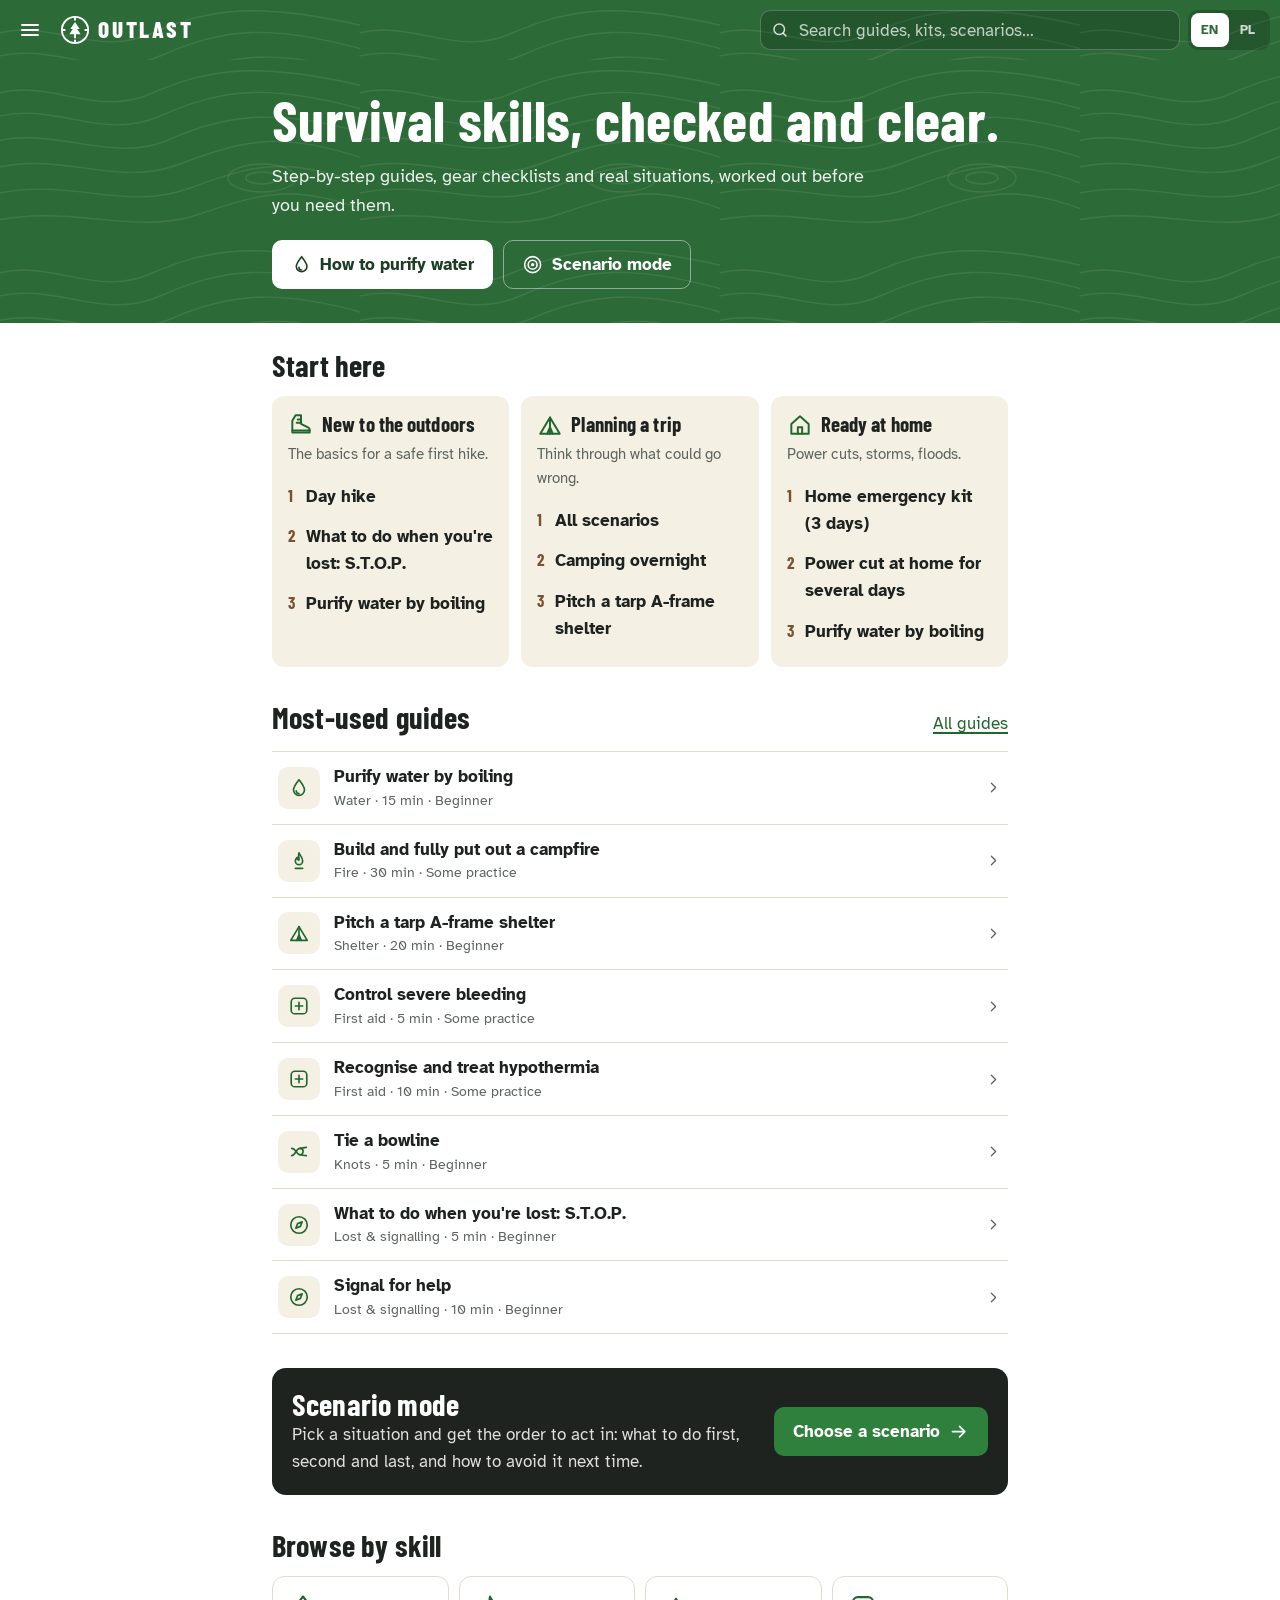
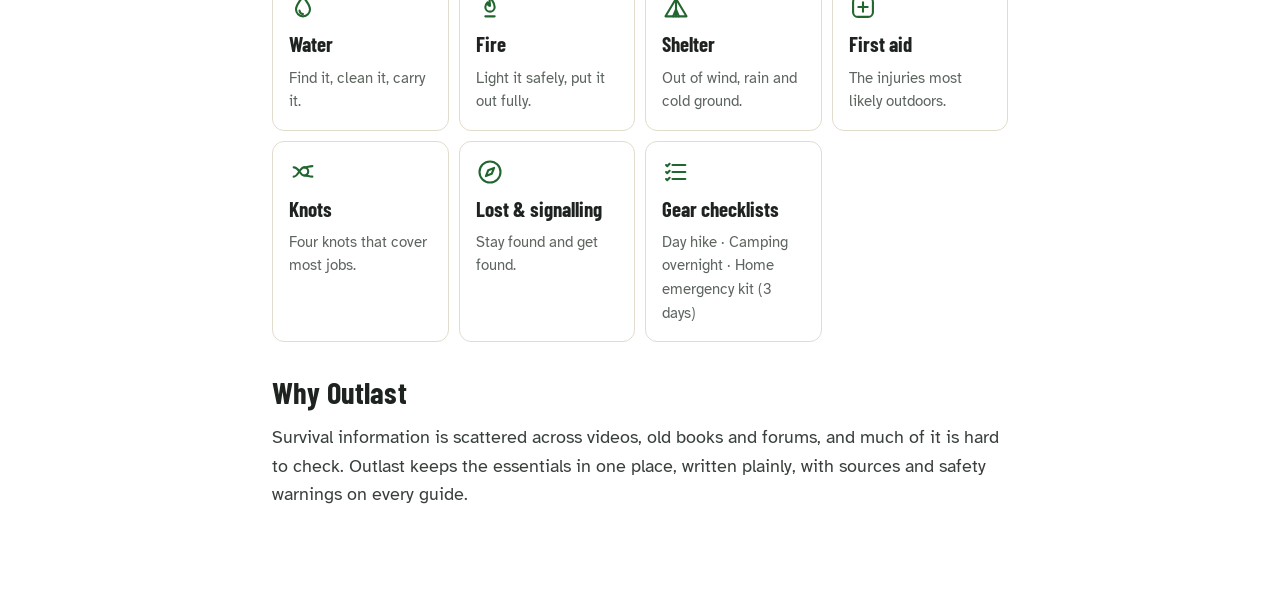
==== outlast/index.html @ de5746fb "Add Outlast: standalone survival skills site (EN/PL) Separate site in outlast/: burger menu with col" ====
<!doctype html>
<html lang="en">
<head>
  <meta charset="utf-8">
  <meta name="viewport" content="width=device-width, initial-scale=1, viewport-fit=cover">
  <title>Outlast</title>
  <meta name="description" content="Clear, checked survival skills: step-by-step guides, gear checklists, scenarios and a community forum.">
  <meta name="theme-color" content="#2c6a37" media="(prefers-color-scheme: light)">
  <meta name="theme-color" content="#1c4527" media="(prefers-color-scheme: dark)">
  <link rel="icon" href="assets/logo.svg" type="image/svg+xml">
  <link rel="manifest" href="manifest.webmanifest">
  <link rel="preconnect" href="https://fonts.googleapis.com">
  <link rel="preconnect" href="https://fonts.gstatic.com" crossorigin>
  <link rel="stylesheet" href="https://fonts.googleapis.com/css2?family=Atkinson+Hyperlegible:wght@400;700&family=Barlow+Condensed:wght@600;700;800&display=swap">
  <link rel="stylesheet" href="css/outlast.css">
</head>
<body>
  <a class="skip" href="#app" data-t="skip">Skip to content</a>

  <header class="header contours">
    <div class="header__bar">
      <button class="icon-btn" id="burger" type="button" aria-controls="drawer" aria-expanded="false" data-t-aria="menu" aria-label="Menu">
        <svg class="ic" viewBox="0 0 24 24" aria-hidden="true" fill="none" stroke="currentColor" stroke-width="2" stroke-linecap="round"><path d="M4 7h16M4 12h16M4 17h16"/></svg>
      </button>
      <a class="logo" href="#/" aria-label="Outlast">
        <svg viewBox="0 0 32 32" aria-hidden="true"><circle cx="16" cy="16" r="14" fill="none" stroke="#fff" stroke-width="2"/><path d="M16 2v3M16 27v3M2 16h3M27 16h3" stroke="#fff" stroke-width="2" stroke-linecap="round"/><path d="M16 7.5 11 15h2.6L10 20.5h12L18.4 15H21Z" fill="#fff"/><path d="M16 20.5V24" stroke="#fff" stroke-width="2" stroke-linecap="round"/></svg>
        <span>OUTLAST</span>
      </a>
      <div class="hsearch" role="search">
        <svg class="ic" viewBox="0 0 24 24" aria-hidden="true" fill="none" stroke="currentColor" stroke-width="2" stroke-linecap="round"><circle cx="11" cy="11" r="7"/><path d="m20 20-3.5-3.5"/></svg>
        <label class="sr-only" for="q" data-t="searchLabel">Search</label>
        <input id="q" type="search" autocomplete="off" role="combobox" aria-expanded="false" aria-controls="sres" aria-autocomplete="list" data-t-ph="search" placeholder="Search">
        <ul class="sresults" id="sres" role="listbox" hidden></ul>
      </div>
      <div class="lang" role="group" data-t-aria="lang" aria-label="Language">
        <button type="button" data-lang="en" aria-pressed="true">EN</button>
        <button type="button" data-lang="pl" aria-pressed="false">PL</button>
      </div>
    </div>
  </header>

  <div class="drawer" id="drawer" hidden>
    <div class="drawer__scrim" id="drawer-scrim"></div>
    <aside class="drawer__panel" role="dialog" aria-modal="true" data-t-aria="menu" aria-label="Menu">
      <div class="drawer__head contours">
        <button class="icon-btn" id="drawer-close" type="button" data-t-aria="close" aria-label="Close menu">
          <svg class="ic" viewBox="0 0 24 24" aria-hidden="true" fill="none" stroke="currentColor" stroke-width="2" stroke-linecap="round"><path d="M6 6l12 12M18 6 6 18"/></svg>
        </button>
        <span class="logo"><span>OUTLAST</span></span>
      </div>
      <nav id="drawer-nav" aria-label="Main"></nav>
    </aside>
  </div>

  <main id="app" tabindex="-1"></main>

  <noscript><p style="padding:20px">Outlast needs JavaScript to show its guides.</p></noscript>
  <script src="js/diagrams.js"></script>
  <script src="js/guides.js"></script>
  <script src="js/content.js"></script>
  <script src="js/ui.js"></script>
  <script src="js/app.js"></script>
</body>
</html>
---- outlast/css/outlast.css ----
/* Outlast — field manual meets forest.
   Layout: one narrow reading column, green header band with contour lines, burger drawer from the left. */
:root {
  --green: #2c6a37;        /* header band: forest green */
  --green-line: #3b7d46;   /* contour lines on the band */
  --leaf: #2f7f3d;         /* buttons, ticks */
  --leaf-ink: #22662f;     /* green text and links on white */
  --on-leaf: #ffffff;
  --bg: #ffffff;
  --surface: #ffffff;
  --sand: #f5f0e4;
  --sand-2: #ebe3d1;
  --ink: #1e2320;
  --ink-2: #39403b;
  --muted: #5d655f;
  --line: #e2dccd;
  --brown: #7a5230;
  --warn-bg: #fdf3e1;
  --warn-line: #d08a22;
  --warn-ink: #6b4307;
  --danger: #b3261e;
  --shadow: 0 1px 2px rgba(30, 35, 32, 0.06), 0 6px 18px rgba(30, 35, 32, 0.07);

  /* diagram palette */
  --d-bg: #f6f2e8; --d-ink: #2a2f2b; --d-ground: #d9c9a6; --d-table: #e6d8bc; --d-leaf: #5c9a4f; --d-leaf2: #3f7d44;
  --d-wood: #9b6a3c; --d-wood2: #b98250; --d-water: #6fb3e0; --d-water-dirty: #b79b6a; --d-metal: #a9b2b7; --d-metal2: #7f898f;
  --d-fire: #ec6a2c; --d-fire2: #ffc53d; --d-skin: #f2c49b; --d-shirt: #c9553f; --d-shirt2: #4f7fb8; --d-pants: #3d4f6d;
  --d-rope: #e3a03d; --d-rope2: #4f8fc9; --d-tarp: #5e8b55; --d-white: #ffffff; --d-glass: #e9f3f8; --d-red: #d0453a;
  --d-arrow: #2f7f3d; --d-rock: #a7a49b; --d-sky: #dbeaf3; --d-snow: #ffffff; --d-leafpile: #c58b3b; --d-leafin: #e0b46a;
  --d-grass: #a8c98a; --d-label: #2a2f2b; --d-badge: #ffffff;

  --font-head: "Barlow Condensed", "Arial Narrow", "Roboto Condensed", system-ui, sans-serif;
  --font-body: "Atkinson Hyperlegible", system-ui, -apple-system, "Segoe UI", Roboto, sans-serif;
  --header-h: 60px;
  --col: 46rem;
  color-scheme: light;
}
@media (prefers-color-scheme: dark) {
  :root:not([data-theme="light"]) {
    --green: #1c4527; --green-line: #25553a; --leaf: #58b866; --leaf-ink: #7fd38b; --on-leaf: #0d1626;
    --bg: #0d1626; --surface: #132036; --sand: #16243b; --sand-2: #1d2e4a; --ink: #e8eef5; --ink-2: #cdd6e2; --muted: #9aa8bb;
    --line: #24365a; --brown: #c99a6b; --warn-bg: #2b2414; --warn-line: #d9a03f; --warn-ink: #f2d39b; --danger: #ff8a80;
    --shadow: 0 1px 2px rgba(0, 0, 0, 0.3), 0 8px 22px rgba(0, 0, 0, 0.3);
    --d-bg: #182842; --d-ink: #0b1220; --d-ground: #6d5a3f; --d-table: #5a4a35; --d-label: #dfe7f1; --d-badge: #22365a; --d-sky: #2b4468;
    --d-glass: #2b4468; --d-white: #e8eef5; --d-grass: #3d6b3a;
    color-scheme: dark;
  }
}
:root[data-theme="dark"] {
  --green: #1c4527; --green-line: #25553a; --leaf: #58b866; --leaf-ink: #7fd38b; --on-leaf: #0d1626;
  --bg: #0d1626; --surface: #132036; --sand: #16243b; --sand-2: #1d2e4a; --ink: #e8eef5; --ink-2: #cdd6e2; --muted: #9aa8bb;
  --line: #24365a; --brown: #c99a6b; --warn-bg: #2b2414; --warn-line: #d9a03f; --warn-ink: #f2d39b; --danger: #ff8a80;
  --d-bg: #182842; --d-ink: #0b1220; --d-ground: #6d5a3f; --d-table: #5a4a35; --d-label: #dfe7f1; --d-badge: #22365a; --d-sky: #2b4468;
  --d-glass: #2b4468; --d-white: #e8eef5; --d-grass: #3d6b3a;
  color-scheme: dark;
}

/* ------------------------------------------------------------------ base */
*, *::before, *::after { box-sizing: border-box; }
html { -webkit-text-size-adjust: 100%; scroll-padding-top: calc(var(--header-h) + 12px); }
body { margin: 0; background: var(--bg); color: var(--ink); font: 400 1.0625rem/1.6 var(--font-body); -webkit-font-smoothing: antialiased; overflow-x: hidden; }
body.drawer-open { overflow: hidden; }
img, svg { max-width: 100%; }
a { color: var(--leaf-ink); text-underline-offset: 3px; text-decoration-thickness: 1.5px; }
button, input, textarea, select { font: inherit; color: inherit; }
button { cursor: pointer; }
[hidden] { display: none !important; }
:focus-visible { outline: 3px solid var(--warn-line); outline-offset: 2px; border-radius: 6px; }
main:focus { outline: none; }
.sr-only { position: absolute; width: 1px; height: 1px; overflow: hidden; clip: rect(0 0 0 0); white-space: nowrap; }
.skip { position: absolute; left: 12px; top: -60px; z-index: 100; padding: 10px 14px; background: var(--ink); color: var(--bg); border-radius: 8px; font-weight: 700; }
.skip:focus { top: 10px; }
.ic { width: 1.25em; height: 1.25em; flex: none; vertical-align: -0.22em; }

.col { width: 100%; max-width: calc(var(--col) + 32px); margin: 0 auto; padding-left: max(16px, env(safe-area-inset-left, 0px)); padding-right: max(16px, env(safe-area-inset-right, 0px)); }
.col--wide { max-width: calc(70rem + 32px); }

h1, h2, h3, .head { font-family: var(--font-head); font-weight: 700; letter-spacing: 0.005em; line-height: 1.08; text-wrap: balance; margin: 0; }
h1 { font-size: clamp(2.1rem, 6vw, 3.1rem); }
h2 { font-size: clamp(1.5rem, 3.6vw, 1.9rem); }
h3 { font-size: 1.3rem; }
p { margin: 0 0 0.9em; }
.lead { font-size: 1.12rem; color: var(--ink-2); }
.muted { color: var(--muted); }
.eyebrow { font-family: var(--font-head); font-weight: 600; font-size: 0.95rem; letter-spacing: 0.08em; text-transform: uppercase; color: var(--brown); margin: 0 0 6px; }

/* ------------------------------------------------------------------ header band */
.contours {
  background-color: var(--green);
  background-image: url("data:image/svg+xml,%3Csvg xmlns='http://www.w3.org/2000/svg' width='360' height='180' viewBox='0 0 360 180'%3E%3Cg fill='none' stroke='%23ffffff' stroke-opacity='0.09' stroke-width='1.4'%3E%3Cpath d='M-20 40 C40 10 90 60 150 34 S260 0 380 30'/%3E%3Cpath d='M-20 62 C50 34 96 84 160 56 S270 22 380 54'/%3E%3Cpath d='M-20 86 C46 60 110 106 168 80 S280 46 380 78'/%3E%3Cpath d='M-20 112 C60 86 112 130 180 104 S286 70 380 104'/%3E%3Cpath d='M-20 138 C64 112 120 154 190 128 S290 96 380 130'/%3E%3Cpath d='M-20 164 C70 140 130 178 200 154 S300 124 380 156'/%3E%3Cellipse cx='262' cy='118' rx='34' ry='14'/%3E%3Cellipse cx='262' cy='118' rx='16' ry='6'/%3E%3C/g%3E%3C/svg%3E");
  background-size: 360px 180px;
  color: #fff;
}
.header { position: sticky; top: 0; z-index: 40; }
.header::before { content: ""; position: fixed; inset: 0 0 auto; height: env(safe-area-inset-top, 0px); background: var(--green); z-index: 41; }
.header__bar { display: flex; align-items: center; gap: 8px; height: var(--header-h); padding-left: max(8px, env(safe-area-inset-left, 0px)); padding-right: max(10px, env(safe-area-inset-right, 0px)); }
.icon-btn { display: inline-grid; place-items: center; width: 44px; height: 44px; flex: none; border: 0; border-radius: 10px; background: transparent; color: inherit; transition: background-color 120ms; }
.icon-btn:hover { background: rgba(255, 255, 255, 0.1); }
.icon-btn:active { transform: scale(0.95); }
.icon-btn .ic { width: 24px; height: 24px; }
.logo { display: inline-flex; align-items: center; gap: 8px; color: #fff; text-decoration: none; flex: none; }
.logo svg { width: 30px; height: 30px; }
.logo span { font-family: var(--font-head); font-weight: 800; font-size: 1.45rem; letter-spacing: 0.12em; }
.hsearch { position: relative; flex: 1; min-width: 0; max-width: 420px; margin-left: auto; }
.hsearch input {
  width: 100%; height: 40px; padding: 0 12px 0 38px; border-radius: 10px;
  border: 1px solid rgba(255, 255, 255, 0.22); background: rgba(0, 0, 0, 0.18); color: #fff; outline: 0;
}
.hsearch input::placeholder { color: rgba(255, 255, 255, 0.72); }
.hsearch input:focus { background: rgba(0, 0, 0, 0.3); border-color: rgba(255, 255, 255, 0.55); }
.hsearch > .ic { position: absolute; left: 11px; top: 50%; transform: translateY(-50%); width: 18px; height: 18px; color: rgba(255, 255, 255, 0.8); pointer-events: none; }
.lang { display: inline-flex; flex: none; padding: 3px; border-radius: 10px; background: rgba(0, 0, 0, 0.18); }
.lang button { border: 0; background: transparent; color: rgba(255, 255, 255, 0.78); min-width: 38px; height: 34px; border-radius: 8px; font-weight: 700; font-size: 0.82rem; letter-spacing: 0.05em; }
.lang button[aria-pressed="true"] { background: #fff; color: var(--green); }
@media (prefers-color-scheme: dark) { :root:not([data-theme="light"]) .lang button[aria-pressed="true"] { color: #1c4527; } }
@media (max-width: 520px) {
  .header .logo span { display: none; }
  .hsearch input { padding-left: 34px; font-size: 0.95rem; }
}

/* live search results */
.sresults {
  position: absolute; left: 0; right: 0; top: calc(100% + 6px); z-index: 50; margin: 0; padding: 6px; list-style: none;
  background: var(--surface); color: var(--ink); border: 1px solid var(--line); border-radius: 12px; box-shadow: var(--shadow);
  max-height: min(70vh, 420px); overflow-y: auto;
}
.sresults a { display: flex; align-items: center; gap: 10px; padding: 10px; border-radius: 8px; color: var(--ink); text-decoration: none; }
.sresults a:hover, .sresults a[aria-selected="true"] { background: var(--sand); }
.sresults small { margin-left: auto; color: var(--muted); font-size: 0.78rem; white-space: nowrap; }
.sresults .ic { color: var(--leaf-ink); }
.sresults li.empty { padding: 10px; color: var(--muted); }

/* ------------------------------------------------------------------ drawer (burger menu) */
.drawer { position: fixed; inset: 0; z-index: 60; }
.drawer__scrim { position: absolute; inset: 0; background: rgba(8, 14, 10, 0.45); opacity: 0; transition: opacity 200ms ease; }
.drawer__panel {
  position: absolute; top: 0; bottom: 0; left: 0; width: min(88vw, 340px); overflow-y: auto; overscroll-behavior: contain;
  background: var(--bg); box-shadow: 8px 0 30px rgba(0, 0, 0, 0.25);
  transform: translateX(-100%); transition: transform 260ms cubic-bezier(0.32, 0.72, 0, 1);
  padding-bottom: max(20px, env(safe-area-inset-bottom, 0px));
}
.drawer.is-open .drawer__scrim { opacity: 1; }
.drawer.is-open .drawer__panel { transform: none; }
.drawer__head { color: #fff; display: flex; align-items: center; gap: 8px; height: var(--header-h); padding: env(safe-area-inset-top, 0px) 10px 0 max(8px, env(safe-area-inset-left, 0px)); box-sizing: content-box; }
.drawer nav { padding: 8px 10px; }
.drawer a.dlink, .drawer summary {
  display: flex; align-items: center; gap: 12px; min-height: 46px; padding: 8px 10px; border-radius: 10px;
  color: var(--ink); text-decoration: none; font-weight: 700; list-style: none; cursor: pointer;
}
.drawer summary::-webkit-details-marker { display: none; }
.drawer summary .chev { margin-left: auto; transition: transform 180ms ease; color: var(--muted); }
.drawer details[open] > summary .chev { transform: rotate(180deg); }
.drawer a.dlink:hover, .drawer summary:hover { background: var(--sand); }
.drawer a.dlink[aria-current="page"] { background: var(--sand); color: var(--leaf-ink); }
.drawer .ic { color: var(--leaf-ink); }
.drawer__head .ic { color: #fff; }
.drawer .sub { margin: 0 0 6px 22px; padding-left: 12px; border-left: 2px solid var(--line); }
.drawer .sub a.dlink { min-height: 40px; font-weight: 400; font-size: 0.98rem; }
.drawer .sub .subhead { display: block; margin: 8px 0 2px; padding: 0 10px; font-family: var(--font-head); font-size: 0.9rem; letter-spacing: 0.06em; text-transform: uppercase; color: var(--muted); }
.drawer hr { border: 0; border-top: 1px solid var(--line); margin: 8px 10px; }
@media (prefers-reduced-motion: reduce) { .drawer__panel, .drawer__scrim { transition: none; } }

/* ------------------------------------------------------------------ home hero (taller green band) */
.hero { padding: 28px 0 34px; }
.hero h1 { color: #fff; font-size: clamp(2.3rem, 7vw, 3.6rem); max-width: 14em; }
.hero p { color: rgba(255, 255, 255, 0.9); font-size: 1.12rem; max-width: 34em; margin: 12px 0 20px; }
.hero__actions { display: flex; flex-wrap: wrap; gap: 10px; }

/* ------------------------------------------------------------------ buttons */
.btn {
  display: inline-flex; align-items: center; justify-content: center; gap: 8px; min-height: 46px; padding: 10px 18px;
  border: 1px solid transparent; border-radius: 10px; font-weight: 700; text-decoration: none; white-space: nowrap;
  transition: background-color 120ms, transform 100ms;
}
.btn:active { transform: scale(0.98); }
.btn--leaf { background: var(--leaf); color: var(--on-leaf); }
.btn--leaf:hover { filter: brightness(1.06); }
.btn--light { background: #fff; color: #1e3d25; }
.btn--light:hover { background: #f1efe8; }
.btn--ghost-light { border-color: rgba(255, 255, 255, 0.45); color: #fff; }
.btn--ghost-light:hover { background: rgba(255, 255, 255, 0.1); }
.btn--line { border-color: var(--line); background: var(--surface); color: var(--ink); }
.btn--line:hover { background: var(--sand); }
.btn--sm { min-height: 38px; padding: 6px 12px; font-size: 0.92rem; }

/* ------------------------------------------------------------------ page blocks */
.page { padding-block: 26px 64px; }
.page-head { padding: 22px 0 18px; border-bottom: 1px solid var(--line); margin-bottom: 22px; }
.page-head h1 { margin-bottom: 6px; }
.crumbs { display: flex; flex-wrap: wrap; gap: 6px; align-items: center; margin: 0 0 10px; font-size: 0.92rem; color: var(--muted); }
.crumbs a { color: var(--muted); text-decoration: none; }
.crumbs a:hover { color: var(--leaf-ink); text-decoration: underline; }
.crumbs .ic { width: 14px; height: 14px; }
.section { margin: 34px 0 0; }
.section > h2 { margin-bottom: 14px; }
.sec-row { display: flex; align-items: baseline; justify-content: space-between; gap: 12px; margin-bottom: 14px; }

/* list rows: the main way to show things fast */
.rows { list-style: none; margin: 0; padding: 0; border-top: 1px solid var(--line); }
.rows a.row {
  display: flex; align-items: center; gap: 14px; padding: 14px 6px; border-bottom: 1px solid var(--line);
  color: var(--ink); text-decoration: none;
}
.rows a.row:hover { background: var(--sand); }
.row__icon { display: grid; place-items: center; width: 42px; height: 42px; flex: none; border-radius: 10px; background: var(--sand); color: var(--leaf-ink); }
.row__icon .ic { width: 22px; height: 22px; }
.row__text { min-width: 0; flex: 1; }
.row__text strong { display: block; font-size: 1.04rem; line-height: 1.3; }
.row__text span { display: block; font-size: 0.9rem; color: var(--muted); line-height: 1.4; margin-top: 2px; }
.row__meta { flex: none; display: flex; align-items: center; gap: 8px; color: var(--muted); font-size: 0.85rem; }
.row__done { color: var(--leaf-ink); }

/* tiles for categories and start paths */
.tiles { display: grid; gap: 10px; grid-template-columns: repeat(auto-fill, minmax(min(100%, 150px), 1fr)); }
.tile {
  display: flex; flex-direction: column; gap: 6px; padding: 16px; border-radius: 12px; border: 1px solid var(--line);
  background: var(--surface); color: var(--ink); text-decoration: none; transition: border-color 120ms, background-color 120ms;
}
.tile:hover { border-color: var(--leaf); background: var(--sand); }
.tile .ic { width: 28px; height: 28px; color: var(--leaf-ink); }
.tile strong { font-family: var(--font-head); font-size: 1.3rem; font-weight: 700; }
.tile span { font-size: 0.92rem; color: var(--muted); }
.paths { display: grid; gap: 12px; grid-template-columns: repeat(auto-fit, minmax(min(100%, 190px), 1fr)); }
.path { padding: 16px; border-radius: 12px; background: var(--sand); }
.path h3 { display: flex; align-items: center; gap: 8px; }
.path h3 .ic { color: var(--leaf-ink); }
.path p { font-size: 0.95rem; color: var(--muted); margin: 4px 0 10px; }
.path ol { margin: 0; padding: 0; list-style: none; counter-reset: p; }
.path li { counter-increment: p; }
.path li a { display: flex; gap: 10px; align-items: baseline; padding: 6px 0; text-decoration: none; color: var(--ink); font-weight: 700; }
.path li a::before { content: counter(p); font-family: var(--font-head); color: var(--brown); min-width: 1ch; }
.path li a:hover span { text-decoration: underline; color: var(--leaf-ink); }

.callout { display: grid; gap: 14px; padding: 20px; border-radius: 14px; background: var(--ink); color: var(--bg); }
.callout h2 { color: var(--bg); }
.callout p { color: color-mix(in srgb, var(--bg), transparent 15%); margin: 0; }
.callout .btn { justify-self: start; }
@media (min-width: 720px) { .callout { grid-template-columns: 1fr auto; align-items: center; } .callout .btn { justify-self: end; } }

/* ------------------------------------------------------------------ guide page */
.meta { display: flex; flex-wrap: wrap; gap: 8px 14px; margin: 10px 0 0; color: var(--muted); font-size: 0.92rem; }
.meta span { display: inline-flex; align-items: center; gap: 5px; }
.draft { display: flex; gap: 10px; align-items: flex-start; margin: 16px 0 0; padding: 10px 12px; border-radius: 10px; background: var(--sand); color: var(--ink-2); font-size: 0.9rem; }
.draft .ic { color: var(--brown); margin-top: 2px; }
.box { border-radius: 12px; padding: 16px 18px; margin: 18px 0; }
.box h2 { font-size: 1.3rem; display: flex; align-items: center; gap: 8px; margin-bottom: 8px; }
.box ul { margin: 0; padding-left: 1.2em; }
.box li { margin: 4px 0; }
.box--need { background: var(--sand); }
.box--need h2 .ic { color: var(--leaf-ink); }
.box--need ul { list-style: none; padding: 0; }
.box--need li { display: flex; gap: 10px; align-items: flex-start; }
.box--need li::before { content: ""; flex: none; width: 16px; height: 16px; margin-top: 4px; border: 2px solid var(--leaf); border-radius: 4px; }
.box--warn { background: var(--warn-bg); border-left: 5px solid var(--warn-line); color: var(--warn-ink); }
.box--warn h2 { color: var(--warn-ink); }
.steps { list-style: none; margin: 0; padding: 0; display: grid; gap: 26px; }
.step { display: grid; gap: 12px; }
.step__fig { margin: 0; border-radius: 12px; overflow: hidden; background: var(--d-bg); }
.step__fig svg { display: block; width: 100%; height: auto; }
.step__num { font-family: var(--font-head); font-weight: 700; color: var(--brown); letter-spacing: 0.06em; text-transform: uppercase; font-size: 0.95rem; }
.step h3 { font-size: 1.45rem; margin: 2px 0 6px; }
.step p { margin: 0; color: var(--ink-2); }
@media (min-width: 760px) {
  .step { grid-template-columns: 300px 1fr; gap: 22px; align-items: start; }
}
.practise { display: flex; align-items: center; gap: 12px; margin: 30px 0 0; padding: 14px 16px; border: 2px dashed var(--line); border-radius: 12px; }
.practise.is-done { border-style: solid; border-color: var(--leaf); }
.toggle { display: inline-flex; align-items: center; gap: 10px; min-height: 44px; padding: 8px 14px; border-radius: 10px; border: 1px solid var(--line); background: var(--surface); font-weight: 700; }
.toggle[aria-pressed="true"] { background: var(--leaf); color: var(--on-leaf); border-color: var(--leaf); }
.sources { font-size: 0.9rem; color: var(--muted); }
.sources ul { padding-left: 1.2em; margin: 6px 0 0; }
.pager { display: flex; justify-content: space-between; gap: 10px; margin-top: 30px; padding-top: 18px; border-top: 1px solid var(--line); }
.pager a { display: flex; flex-direction: column; gap: 2px; max-width: 48%; text-decoration: none; color: var(--ink); }
.pager a small { color: var(--muted); }
.pager a strong { color: var(--leaf-ink); }
.pager a:last-child { text-align: right; margin-left: auto; }

/* ------------------------------------------------------------------ checklists */
.cl-tools { display: flex; flex-wrap: wrap; align-items: center; gap: 10px; margin: 0 0 14px; }
.progress { flex: 1 1 200px; }
.progress small { display: block; color: var(--muted); font-size: 0.88rem; margin-bottom: 4px; }
.bar { height: 8px; border-radius: 99px; background: var(--sand-2); overflow: hidden; }
.bar i { display: block; height: 100%; background: var(--leaf); border-radius: 99px; transition: width 200ms ease; }
.clgroup { margin: 18px 0 0; }
.clgroup h2 { font-size: 1.25rem; margin-bottom: 4px; }
.clitems { list-style: none; margin: 0; padding: 0; }
.clitems label { display: flex; align-items: flex-start; gap: 12px; padding: 10px 4px; border-bottom: 1px solid var(--line); cursor: pointer; }
.clitems input { appearance: none; -webkit-appearance: none; flex: none; width: 22px; height: 22px; margin: 1px 0 0; border: 2px solid var(--leaf); border-radius: 6px; display: grid; place-items: center; background: var(--surface); }
.clitems input:checked { background: var(--leaf); }
.clitems input:checked::after { content: ""; width: 6px; height: 11px; border: solid var(--on-leaf); border-width: 0 2.5px 2.5px 0; transform: rotate(45deg) translate(-1px, -1px); }
.clitems input:checked + span { color: var(--muted); text-decoration: line-through; text-decoration-color: var(--muted); }

/* ------------------------------------------------------------------ scenarios */
.situation { padding: 16px 18px; border-radius: 12px; background: var(--sand); font-size: 1.05rem; }
.fact { display: flex; gap: 10px; margin: 14px 0 0; color: var(--ink-2); font-size: 0.97rem; }
.fact .ic { color: var(--brown); margin-top: 3px; }
.prio { list-style: none; margin: 0; padding: 0; counter-reset: pr; }
.prio > li { counter-increment: pr; position: relative; padding: 0 0 22px 56px; }
.prio > li::before {
  content: counter(pr); position: absolute; left: 0; top: -2px; width: 40px; height: 40px; display: grid; place-items: center;
  border-radius: 50%; background: var(--leaf); color: var(--on-leaf); font-family: var(--font-head); font-weight: 700; font-size: 1.3rem;
}
.prio > li:not(:last-child)::after { content: ""; position: absolute; left: 19px; top: 42px; bottom: 4px; width: 2px; background: var(--line); }
.prio h3 { font-size: 1.35rem; margin: 4px 0 4px; }
.prio p { margin: 0 0 6px; color: var(--ink-2); }
.chips { display: flex; flex-wrap: wrap; gap: 6px; }
.chip { display: inline-flex; align-items: center; gap: 6px; padding: 5px 10px; border-radius: 8px; background: var(--sand); color: var(--leaf-ink); font-size: 0.88rem; font-weight: 700; text-decoration: none; }
.chip:hover { background: var(--sand-2); }
.chip .ic { width: 16px; height: 16px; }
.avoid { margin: 0; padding-left: 1.2em; }
.avoid li { margin: 6px 0; }

/* ------------------------------------------------------------------ skills */
.skill-row { display: flex; align-items: center; gap: 12px; padding: 12px 4px; border-bottom: 1px solid var(--line); }
.skill-row a { color: var(--ink); text-decoration: none; font-weight: 700; flex: 1; min-width: 0; }
.skill-row a:hover { color: var(--leaf-ink); text-decoration: underline; }

/* ------------------------------------------------------------------ forum */
.notice { display: flex; gap: 10px; padding: 10px 12px; border-radius: 10px; background: var(--sand); color: var(--ink-2); font-size: 0.9rem; margin: 0 0 16px; }
.notice .ic { color: var(--brown); margin-top: 2px; }
.thread-row strong + span { font-size: 0.85rem; }
.badge { display: inline-flex; align-items: center; gap: 4px; padding: 2px 8px; border-radius: 6px; font-size: 0.78rem; font-weight: 700; background: var(--warn-bg); color: var(--warn-ink); }
.post { padding: 16px 0; border-bottom: 1px solid var(--line); }
.post__head { display: flex; flex-wrap: wrap; align-items: center; gap: 8px; margin-bottom: 8px; font-size: 0.9rem; color: var(--muted); }
.post__head strong { color: var(--ink); }
.post__body { white-space: pre-wrap; overflow-wrap: anywhere; }
.post__foot { display: flex; gap: 8px; margin-top: 8px; }
.linkbtn { border: 0; background: none; padding: 4px 0; color: var(--muted); font-size: 0.88rem; display: inline-flex; gap: 5px; align-items: center; }
.linkbtn:hover { color: var(--danger); }
.hidden-post { padding: 10px 12px; border-radius: 10px; background: var(--sand); color: var(--muted); font-size: 0.9rem; display: flex; flex-wrap: wrap; gap: 8px; align-items: center; }
.form { display: grid; gap: 14px; margin-top: 16px; }
.field { display: grid; gap: 6px; }
.field label, .field .lbl { font-weight: 700; font-size: 0.95rem; }
.field input, .field textarea, .field select {
  width: 100%; min-height: 46px; padding: 10px 12px; border-radius: 10px; border: 1px solid var(--line); background: var(--surface); outline: 0;
}
.field textarea { min-height: 120px; resize: vertical; line-height: 1.5; }
.field input:focus, .field textarea:focus, .field select:focus { border-color: var(--leaf); box-shadow: 0 0 0 3px color-mix(in srgb, var(--leaf), transparent 80%); }
.field .err { color: var(--danger); font-size: 0.86rem; font-weight: 700; }
.field .err:empty { display: none; }
.check { display: flex; gap: 10px; align-items: center; font-weight: 600; }
.check input { width: 20px; height: 20px; accent-color: var(--leaf); }

/* ------------------------------------------------------------------ diagram classes */
.dg { font-family: var(--font-body); }
.dg .o { stroke: var(--d-ink); stroke-width: 2.5; stroke-linejoin: round; }
.d-bg { fill: var(--d-bg); }
.d-ln, .d-ln-thin, .d-ln-thick { fill: none; stroke: var(--d-ink); stroke-linecap: round; stroke-linejoin: round; }
.d-ln { stroke-width: 2.5; } .d-ln-thin { stroke-width: 1.6; } .d-ln-thick { stroke-width: 4; }
.d-limb-o { fill: none; stroke: var(--d-ink); stroke-linecap: round; }
.s-skin, .s-shirt, .s-pants { fill: none; stroke-linecap: round; }
.s-skin { stroke: var(--d-skin); } .s-shirt { stroke: var(--d-shirt); } .s-pants { stroke: var(--d-pants); }
.d-ground { fill: var(--d-ground); } .d-table { fill: var(--d-table); }
.d-leaf { fill: var(--d-leaf); } .d-leaf2 { fill: var(--d-leaf2); }
.d-wood { fill: var(--d-wood); } .d-wood2 { fill: var(--d-wood2); }
.d-water { fill: var(--d-water); } .d-water-dirty { fill: var(--d-water-dirty); }
.d-metal { fill: var(--d-metal); } .d-metal2 { fill: var(--d-metal2); }
.d-fire { fill: var(--d-fire); } .d-fire2 { fill: var(--d-fire2); }
.d-skin { fill: var(--d-skin); } .d-shirt { fill: var(--d-shirt); } .d-shirt2 { fill: var(--d-shirt2); }
.d-white { fill: var(--d-white); } .d-glass { fill: var(--d-glass); } .d-cap { fill: var(--d-shirt2); }
.d-red { fill: var(--d-red); } .d-red-soft { fill: #e98a7f; } .d-rock { fill: var(--d-rock); }
.d-tarp { fill: var(--d-tarp); } .d-mat { fill: #8db0c9; } .d-pack { fill: #6f7f4f; } .d-boot { fill: #6b4a30; }
.d-cloth { fill: #f3ead6; } .d-bag { fill: #9cc3dc; } .d-filter { fill: #5d6b75; } .d-card { fill: var(--d-white); }
.d-bubble { fill: var(--d-white); stroke: var(--d-ink); stroke-width: 1.5; }
.d-steam, .d-cool, .d-smoke { fill: none; stroke: var(--d-metal); stroke-width: 3; stroke-linecap: round; }
.d-cool { stroke: var(--d-water); }
.d-smoke { stroke: #b8b8b8; stroke-width: 6; opacity: 0.8; }
.d-drip, .d-pour { fill: none; stroke: var(--d-water); stroke-width: 5; stroke-linecap: round; }
.d-pour { stroke-width: 7; }
.d-arrow { fill: none; stroke: var(--d-arrow); stroke-width: 3.5; stroke-linecap: round; }
.d-arrow-head { fill: var(--d-arrow); }
.d-label { fill: var(--d-label); font-size: 12px; font-weight: 700; }
.d-badge { fill: var(--d-badge); } .d-badge-t { fill: var(--d-label); font-size: 12px; font-weight: 700; }
.d-no { fill: none; stroke: var(--d-red); stroke-width: 5; stroke-linecap: round; }
.d-yes { fill: none; stroke: var(--d-arrow); stroke-width: 6; stroke-linecap: round; stroke-linejoin: round; }
.d-measure { fill: none; stroke: var(--d-ink); stroke-width: 1.6; stroke-dasharray: 5 4; }
.d-cleared { fill: #e9dcbf; opacity: 0.8; }
.d-tinder { fill: #e7c46b; } .d-twig { fill: none; stroke: var(--d-wood); stroke-width: 5; stroke-linecap: round; }
.d-wind, .d-wave { fill: none; stroke: #7aa6c2; stroke-width: 3; stroke-linecap: round; }
.d-wave { stroke: var(--d-arrow); }
.d-rain { fill: none; stroke: var(--d-water); stroke-width: 3; stroke-linecap: round; }
.d-ash { fill: #8d8a85; }
.d-cloud, .d-thought { fill: var(--d-white); }
.d-sun { fill: var(--d-fire2); } .d-ln-sun { fill: none; stroke: var(--d-fire2); stroke-width: 3; stroke-linecap: round; }
.d-mountain { fill: #9fb3a3; } .d-sky { fill: var(--d-sky); } .d-grass { fill: var(--d-grass); }
.d-deadbranch { fill: none; stroke: #7d6a55; stroke-width: 5; stroke-linecap: round; }
.d-water-pool { fill: var(--d-water); opacity: 0.8; }
.d-water-run { fill: none; stroke: var(--d-water); stroke-width: 4; stroke-linecap: round; }
.d-wood-line { fill: none; stroke: var(--d-wood); stroke-width: 12; stroke-linecap: round; }
.d-leafpile { fill: var(--d-leafpile); } .d-leafin { fill: var(--d-leafin); } .d-cut { opacity: 0.55; }
.d-door { fill: #4a3524; }
.d-gauze { fill: #ffffff; } .d-blood { fill: #c0392b; } .d-tq { fill: #2b2b2b; }
.d-foil { fill: #d8dde2; } .d-sleeping { fill: #5f86b5; } .d-heat { fill: #f08a4b; }
.d-shiver { fill: none; stroke: var(--d-ink); stroke-width: 2; stroke-linecap: round; }
.d-wet { fill: #8aa2b6; } .d-mug { fill: #d06b3f; } .d-wrapper { fill: #e7c46b; }
.d-ice { fill: #bfe3f5; } .d-bandage { fill: none; stroke: #f0e3c4; stroke-width: 9; stroke-linecap: round; }
.d-pole { fill: none; stroke: var(--d-metal2); stroke-width: 4; stroke-linecap: round; }
.d-screen { fill: #cfe8d3; } .d-screen-t { fill: #1e3d25; font-weight: 700; } .d-ink { fill: #2a2f2b; }
.d-stop { fill: var(--d-red); } .d-stop-t { fill: #fff; font-weight: 800; font-family: var(--font-head); letter-spacing: 0.06em; }
.d-powerline { fill: none; stroke: var(--d-ink); stroke-width: 1.5; stroke-dasharray: 2 6; }
.d-plane { fill: var(--d-white); } .d-mirror { fill: #d7eaf5; }
.d-beam { fill: none; stroke: var(--d-fire2); stroke-width: 6; stroke-linecap: round; opacity: 0.9; }
.d-signal { fill: none; stroke: #f2f2f2; stroke-width: 12; stroke-linecap: round; }
.d-signal-t { fill: #f2f2f2; font-family: var(--font-head); font-weight: 800; }
.d-hidden { fill: none; stroke: var(--d-rope); stroke-width: 3; stroke-dasharray: 4 5; }
.d-rope-o { fill: none; stroke: var(--d-ink); stroke-width: 11; stroke-linecap: round; stroke-linejoin: round; }
.d-rope, .d-rope2 { fill: none; stroke-width: 7; stroke-linecap: round; stroke-linejoin: round; }
.d-rope { stroke: var(--d-rope); } .d-rope2 { stroke: var(--d-rope2); }
.d-rope-halo { fill: none; stroke: var(--d-bg); stroke-width: 17; stroke-linecap: round; stroke-linejoin: round; }
.d-rope-end { fill: var(--d-ink); }

/* ------------------------------------------------------------------ print (checklists) */
@media print {
  .header, .drawer, .cl-tools .btn, .no-print { display: none !important; }
  body { background: #fff; color: #000; font-size: 12pt; }
  .page { padding: 0; }
  .clitems label { padding: 4px 0; }
  a { color: #000; text-decoration: none; }
}
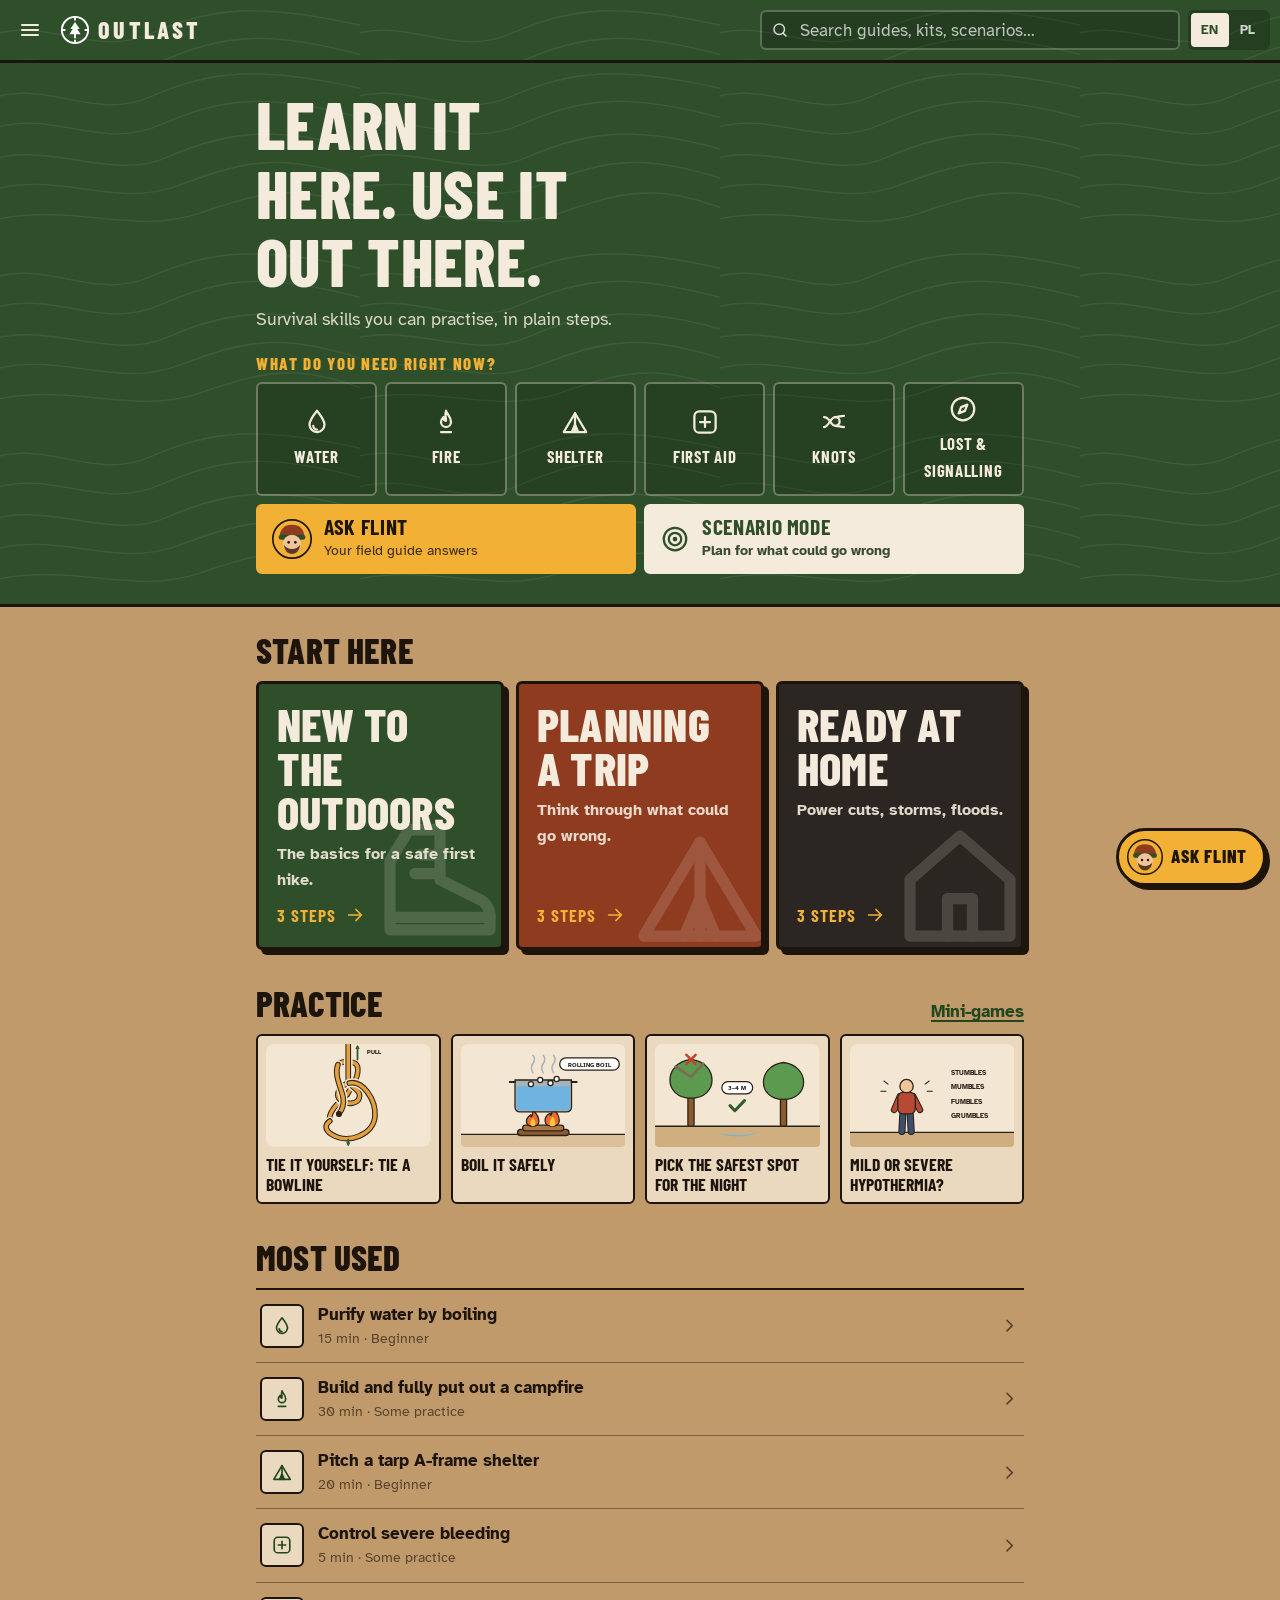
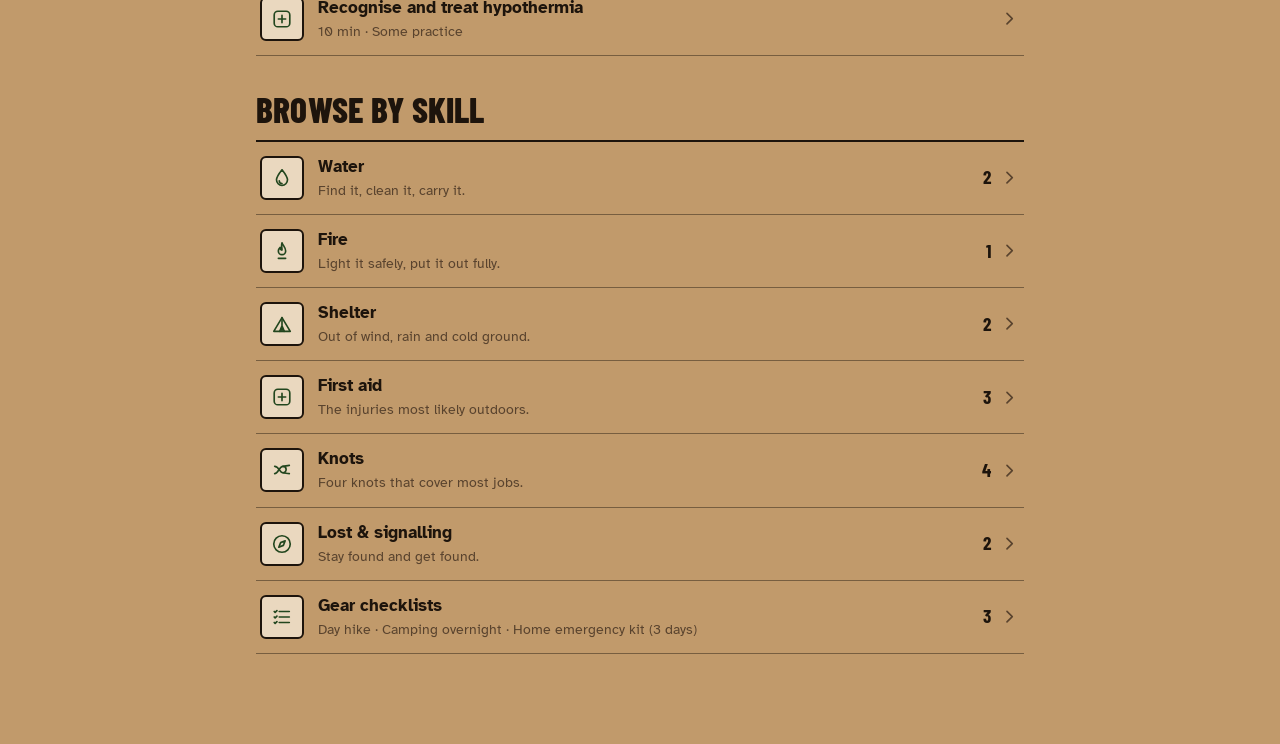
==== commit 5e610d58: "Redesign Outlast: kraft palette, guided walkthroughs, mini-games, Flint chat, forum feed - Light #C1" ====
--- a/outlast/index.html
+++ b/outlast/index.html
@@ -5,8 +5,8 @@
   <meta name="viewport" content="width=device-width, initial-scale=1, viewport-fit=cover">
   <title>Outlast</title>
   <meta name="description" content="Clear, checked survival skills: step-by-step guides, gear checklists, scenarios and a community forum.">
-  <meta name="theme-color" content="#2c6a37" media="(prefers-color-scheme: light)">
-  <meta name="theme-color" content="#1c4527" media="(prefers-color-scheme: dark)">
+  <meta name="theme-color" content="#2f4f2a" media="(prefers-color-scheme: light)">
+  <meta name="theme-color" content="#243d20" media="(prefers-color-scheme: dark)">
   <link rel="icon" href="assets/logo.svg" type="image/svg+xml">
   <link rel="manifest" href="manifest.webmanifest">
   <link rel="preconnect" href="https://fonts.googleapis.com">
@@ -17,7 +17,7 @@
 <body>
   <a class="skip" href="#app" data-t="skip">Skip to content</a>
 
-  <header class="header contours">
+  <header class="header band">
     <div class="header__bar">
       <button class="icon-btn" id="burger" type="button" aria-controls="drawer" aria-expanded="false" data-t-aria="menu" aria-label="Menu">
         <svg class="ic" viewBox="0 0 24 24" aria-hidden="true" fill="none" stroke="currentColor" stroke-width="2" stroke-linecap="round"><path d="M4 7h16M4 12h16M4 17h16"/></svg>
@@ -42,7 +42,7 @@
   <div class="drawer" id="drawer" hidden>
     <div class="drawer__scrim" id="drawer-scrim"></div>
     <aside class="drawer__panel" role="dialog" aria-modal="true" data-t-aria="menu" aria-label="Menu">
-      <div class="drawer__head contours">
+      <div class="drawer__head band">
         <button class="icon-btn" id="drawer-close" type="button" data-t-aria="close" aria-label="Close menu">
           <svg class="ic" viewBox="0 0 24 24" aria-hidden="true" fill="none" stroke="currentColor" stroke-width="2" stroke-linecap="round"><path d="M6 6l12 12M18 6 6 18"/></svg>
         </button>
@@ -54,11 +54,30 @@
 
   <main id="app" tabindex="-1"></main>
 
+  <button class="fab" id="chat-fab" type="button" aria-expanded="false" aria-controls="chat"><svg class="flint" viewBox="0 0 48 48" aria-hidden="true"><circle cx="24" cy="24" r="23" class="flint__bg"/><path class="flint__hat" d="M9 22 Q10 7 24 7 Q38 7 39 22Z"/><rect class="flint__band" x="8" y="19" width="32" height="6" rx="3"/><circle class="flint__skin" cx="24" cy="30" r="11"/><path class="flint__beard" d="M14 31 Q16 42 24 42 Q32 42 34 31 Q30 36 24 36 Q18 36 14 31Z"/><circle class="flint__eye" cx="20" cy="28" r="1.6"/><circle class="flint__eye" cx="28" cy="28" r="1.6"/></svg><span id="chat-fab-label">Ask Flint</span></button>
+  <section class="chat" id="chat" role="dialog" aria-labelledby="chat-title" hidden>
+    <header class="chat__head"><svg class="flint" viewBox="0 0 48 48" aria-hidden="true"><circle cx="24" cy="24" r="23" class="flint__bg"/><path class="flint__hat" d="M9 22 Q10 7 24 7 Q38 7 39 22Z"/><rect class="flint__band" x="8" y="19" width="32" height="6" rx="3"/><circle class="flint__skin" cx="24" cy="30" r="11"/><path class="flint__beard" d="M14 31 Q16 42 24 42 Q32 42 34 31 Q30 36 24 36 Q18 36 14 31Z"/><circle class="flint__eye" cx="20" cy="28" r="1.6"/><circle class="flint__eye" cx="28" cy="28" r="1.6"/></svg><div><strong id="chat-title">Flint</strong><small id="chat-status"></small></div>
+      <button class="icon-btn" id="chat-close" type="button" aria-label="Close chat"><svg class="ic" viewBox="0 0 24 24" aria-hidden="true" fill="none" stroke="currentColor" stroke-width="2" stroke-linecap="round"><path d="M6 6l12 12M18 6 6 18"/></svg></button>
+    </header>
+    <div class="chat__log" id="chat-log" aria-live="polite"></div>
+    <div class="chat__chips" id="chat-chips"></div>
+    <form class="chat__form" id="chat-form">
+      <label class="sr-only" for="chat-q">Message</label>
+      <input id="chat-q" autocomplete="off" maxlength="600">
+      <button class="chat__send" id="chat-send" type="submit" aria-label="Send"><svg class="ic" viewBox="0 0 24 24" aria-hidden="true" fill="none" stroke="currentColor" stroke-width="2" stroke-linecap="round" stroke-linejoin="round"><path d="M5 12h14M13 6l6 6-6 6"/></svg></button>
+      <button class="btn btn--line btn--sm" id="chat-stop" type="button" hidden>Stop</button>
+    </form>
+    <p class="chat__note" id="chat-note"></p>
+  </section>
+
   <noscript><p style="padding:20px">Outlast needs JavaScript to show its guides.</p></noscript>
   <script src="js/diagrams.js"></script>
   <script src="js/guides.js"></script>
   <script src="js/content.js"></script>
+  <script src="js/forum-seed.js"></script>
+  <script src="js/games.js"></script>
   <script src="js/ui.js"></script>
+  <script src="js/chat.js"></script>
   <script src="js/app.js"></script>
 </body>
 </html>
--- a/outlast/css/outlast.css
+++ b/outlast/css/outlast.css
@@ -1,58 +1,53 @@
-/* Outlast — field manual meets forest.
-   Layout: one narrow reading column, green header band with contour lines, burger drawer from the left. */
+/* Outlast — field manual on kraft paper.
+   Layout: one reading column; forest-green band on top; square, stamped edges instead of soft cards. */
 :root {
-  --green: #2c6a37;        /* header band: forest green */
-  --green-line: #3b7d46;   /* contour lines on the band */
-  --leaf: #2f7f3d;         /* buttons, ticks */
-  --leaf-ink: #22662f;     /* green text and links on white */
-  --on-leaf: #ffffff;
-  --bg: #ffffff;
-  --surface: #ffffff;
-  --sand: #f5f0e4;
-  --sand-2: #ebe3d1;
-  --ink: #1e2320;
-  --ink-2: #39403b;
-  --muted: #5d655f;
-  --line: #e2dccd;
-  --brown: #7a5230;
-  --warn-bg: #fdf3e1;
-  --warn-line: #d08a22;
-  --warn-ink: #6b4307;
-  --danger: #b3261e;
-  --shadow: 0 1px 2px rgba(30, 35, 32, 0.06), 0 6px 18px rgba(30, 35, 32, 0.07);
-
-  /* diagram palette */
-  --d-bg: #f6f2e8; --d-ink: #2a2f2b; --d-ground: #d9c9a6; --d-table: #e6d8bc; --d-leaf: #5c9a4f; --d-leaf2: #3f7d44;
-  --d-wood: #9b6a3c; --d-wood2: #b98250; --d-water: #6fb3e0; --d-water-dirty: #b79b6a; --d-metal: #a9b2b7; --d-metal2: #7f898f;
-  --d-fire: #ec6a2c; --d-fire2: #ffc53d; --d-skin: #f2c49b; --d-shirt: #c9553f; --d-shirt2: #4f7fb8; --d-pants: #3d4f6d;
-  --d-rope: #e3a03d; --d-rope2: #4f8fc9; --d-tarp: #5e8b55; --d-white: #ffffff; --d-glass: #e9f3f8; --d-red: #d0453a;
-  --d-arrow: #2f7f3d; --d-rock: #a7a49b; --d-sky: #dbeaf3; --d-snow: #ffffff; --d-leafpile: #c58b3b; --d-leafin: #e0b46a;
-  --d-grass: #a8c98a; --d-label: #2a2f2b; --d-badge: #ffffff;
+  --bg: #c19a6b;          /* camel kraft (light) */
+  --surface: #ead8bf;     /* lighter kraft for panels */
+  --surface-2: #d8bb94;
+  --ink: #1d140c;
+  --ink-2: #3a2a1b;
+  --muted: #59432e;
+  --line: rgba(29, 20, 12, 0.22);
+  --line-2: rgba(29, 20, 12, 0.45);
+  --band: #2f4f2a;        /* forest green */
+  --band-2: #3c6235;
+  --band-ink: #f4ebdd;
+  --leaf: #2f5d2b;
+  --on-leaf: #f7f0e4;
+  --leaf-ink: #22461e;
+  --rust: #8e3b1f;
+  --rust-soft: #ecd0b5;
+  --charcoal: #2b2622;
+  --focus: #f2b134;
+
+  --d-bg: #f3e6d2; --d-ink: #2a2118; --d-ground: #cfae7f; --d-table: #dbc199; --d-leaf: #5c9a4f; --d-leaf2: #3f7d44;
+  --d-wood: #8b5a2f; --d-wood2: #ad7845; --d-water: #6fb3e0; --d-water-dirty: #b79b6a; --d-metal: #a9b2b7; --d-metal2: #7f898f;
+  --d-fire: #ec6a2c; --d-fire2: #ffc53d; --d-skin: #f2c49b; --d-shirt: #b84a35; --d-shirt2: #4f7fb8; --d-pants: #3d4f6d;
+  --d-rope: #e3a03d; --d-rope2: #4f8fc9; --d-tarp: #5e8b55; --d-white: #ffffff; --d-glass: #e9f3f8; --d-red: #c8412f;
+  --d-arrow: #2f5d2b; --d-rock: #a7a49b; --d-sky: #dbeaf3; --d-leafpile: #c58b3b; --d-leafin: #e0b46a;
+  --d-grass: #a8c98a; --d-label: #2a2118; --d-badge: #ffffff;
 
   --font-head: "Barlow Condensed", "Arial Narrow", "Roboto Condensed", system-ui, sans-serif;
   --font-body: "Atkinson Hyperlegible", system-ui, -apple-system, "Segoe UI", Roboto, sans-serif;
   --header-h: 60px;
-  --col: 46rem;
+  --col: 48rem;
+  --r: 6px;
   color-scheme: light;
 }
 @media (prefers-color-scheme: dark) {
   :root:not([data-theme="light"]) {
-    --green: #1c4527; --green-line: #25553a; --leaf: #58b866; --leaf-ink: #7fd38b; --on-leaf: #0d1626;
-    --bg: #0d1626; --surface: #132036; --sand: #16243b; --sand-2: #1d2e4a; --ink: #e8eef5; --ink-2: #cdd6e2; --muted: #9aa8bb;
-    --line: #24365a; --brown: #c99a6b; --warn-bg: #2b2414; --warn-line: #d9a03f; --warn-ink: #f2d39b; --danger: #ff8a80;
-    --shadow: 0 1px 2px rgba(0, 0, 0, 0.3), 0 8px 22px rgba(0, 0, 0, 0.3);
-    --d-bg: #182842; --d-ink: #0b1220; --d-ground: #6d5a3f; --d-table: #5a4a35; --d-label: #dfe7f1; --d-badge: #22365a; --d-sky: #2b4468;
-    --d-glass: #2b4468; --d-white: #e8eef5; --d-grass: #3d6b3a;
-    color-scheme: dark;
+    --bg: #a67b5b; --surface: #c19a7d; --surface-2: #93684a; --ink: #150e08; --ink-2: #2b1d12; --muted: #3f2b1c;
+    --line: rgba(21, 14, 8, 0.25); --line-2: rgba(21, 14, 8, 0.5);
+    --band: #243d20; --band-2: #2e4c29; --leaf: #23461f; --leaf-ink: #183515; --rust: #7a2f15; --rust-soft: #d9b597; --charcoal: #221d19;
+    --d-bg: #ead8c1; --d-ground: #c4a274;
+    color-scheme: light;
   }
 }
 :root[data-theme="dark"] {
-  --green: #1c4527; --green-line: #25553a; --leaf: #58b866; --leaf-ink: #7fd38b; --on-leaf: #0d1626;
-  --bg: #0d1626; --surface: #132036; --sand: #16243b; --sand-2: #1d2e4a; --ink: #e8eef5; --ink-2: #cdd6e2; --muted: #9aa8bb;
-  --line: #24365a; --brown: #c99a6b; --warn-bg: #2b2414; --warn-line: #d9a03f; --warn-ink: #f2d39b; --danger: #ff8a80;
-  --d-bg: #182842; --d-ink: #0b1220; --d-ground: #6d5a3f; --d-table: #5a4a35; --d-label: #dfe7f1; --d-badge: #22365a; --d-sky: #2b4468;
-  --d-glass: #2b4468; --d-white: #e8eef5; --d-grass: #3d6b3a;
-  color-scheme: dark;
+  --bg: #a67b5b; --surface: #c19a7d; --surface-2: #93684a; --ink: #150e08; --ink-2: #2b1d12; --muted: #3f2b1c;
+  --line: rgba(21, 14, 8, 0.25); --line-2: rgba(21, 14, 8, 0.5);
+  --band: #243d20; --band-2: #2e4c29; --leaf: #23461f; --leaf-ink: #183515; --rust: #7a2f15; --rust-soft: #d9b597; --charcoal: #221d19;
+  --d-bg: #ead8c1; --d-ground: #c4a274;
 }
 
 /* ------------------------------------------------------------------ base */
@@ -61,285 +56,433 @@
 body { margin: 0; background: var(--bg); color: var(--ink); font: 400 1.0625rem/1.6 var(--font-body); -webkit-font-smoothing: antialiased; overflow-x: hidden; }
 body.drawer-open { overflow: hidden; }
 img, svg { max-width: 100%; }
-a { color: var(--leaf-ink); text-underline-offset: 3px; text-decoration-thickness: 1.5px; }
+a { color: var(--leaf-ink); text-underline-offset: 3px; text-decoration-thickness: 2px; font-weight: 700; }
 button, input, textarea, select { font: inherit; color: inherit; }
 button { cursor: pointer; }
 [hidden] { display: none !important; }
-:focus-visible { outline: 3px solid var(--warn-line); outline-offset: 2px; border-radius: 6px; }
+:focus-visible { outline: 3px solid var(--focus); outline-offset: 2px; }
 main:focus { outline: none; }
 .sr-only { position: absolute; width: 1px; height: 1px; overflow: hidden; clip: rect(0 0 0 0); white-space: nowrap; }
-.skip { position: absolute; left: 12px; top: -60px; z-index: 100; padding: 10px 14px; background: var(--ink); color: var(--bg); border-radius: 8px; font-weight: 700; }
+.skip { position: absolute; left: 12px; top: -60px; z-index: 100; padding: 10px 14px; background: var(--ink); color: var(--bg); font-weight: 700; }
 .skip:focus { top: 10px; }
 .ic { width: 1.25em; height: 1.25em; flex: none; vertical-align: -0.22em; }
 
 .col { width: 100%; max-width: calc(var(--col) + 32px); margin: 0 auto; padding-left: max(16px, env(safe-area-inset-left, 0px)); padding-right: max(16px, env(safe-area-inset-right, 0px)); }
-.col--wide { max-width: calc(70rem + 32px); }
-
-h1, h2, h3, .head { font-family: var(--font-head); font-weight: 700; letter-spacing: 0.005em; line-height: 1.08; text-wrap: balance; margin: 0; }
-h1 { font-size: clamp(2.1rem, 6vw, 3.1rem); }
-h2 { font-size: clamp(1.5rem, 3.6vw, 1.9rem); }
-h3 { font-size: 1.3rem; }
+h1, h2, h3 { font-family: var(--font-head); font-weight: 800; line-height: 1.02; letter-spacing: 0.005em; text-wrap: balance; margin: 0; }
+h1 { font-size: clamp(2.2rem, 7vw, 3.4rem); text-transform: uppercase; }
 p { margin: 0 0 0.9em; }
-.lead { font-size: 1.12rem; color: var(--ink-2); }
+.lead { font-size: 1.15rem; color: var(--ink-2); }
 .muted { color: var(--muted); }
-.eyebrow { font-family: var(--font-head); font-weight: 600; font-size: 0.95rem; letter-spacing: 0.08em; text-transform: uppercase; color: var(--brown); margin: 0 0 6px; }
-
-/* ------------------------------------------------------------------ header band */
-.contours {
-  background-color: var(--green);
-  background-image: url("data:image/svg+xml,%3Csvg xmlns='http://www.w3.org/2000/svg' width='360' height='180' viewBox='0 0 360 180'%3E%3Cg fill='none' stroke='%23ffffff' stroke-opacity='0.09' stroke-width='1.4'%3E%3Cpath d='M-20 40 C40 10 90 60 150 34 S260 0 380 30'/%3E%3Cpath d='M-20 62 C50 34 96 84 160 56 S270 22 380 54'/%3E%3Cpath d='M-20 86 C46 60 110 106 168 80 S280 46 380 78'/%3E%3Cpath d='M-20 112 C60 86 112 130 180 104 S286 70 380 104'/%3E%3Cpath d='M-20 138 C64 112 120 154 190 128 S290 96 380 130'/%3E%3Cpath d='M-20 164 C70 140 130 178 200 154 S300 124 380 156'/%3E%3Cellipse cx='262' cy='118' rx='34' ry='14'/%3E%3Cellipse cx='262' cy='118' rx='16' ry='6'/%3E%3C/g%3E%3C/svg%3E");
+
+/* the forest-green band (header, hero, guide heads) */
+.band {
+  background-color: var(--band); color: var(--band-ink);
+  background-image: url("data:image/svg+xml,%3Csvg xmlns='http://www.w3.org/2000/svg' width='360' height='180' viewBox='0 0 360 180'%3E%3Cg fill='none' stroke='%23ffffff' stroke-opacity='0.07' stroke-width='1.3'%3E%3Cpath d='M-20 40 C40 10 90 60 150 34 S260 0 380 30'/%3E%3Cpath d='M-20 70 C50 40 96 90 160 62 S270 28 380 60'/%3E%3Cpath d='M-20 100 C46 74 110 120 168 94 S280 60 380 92'/%3E%3Cpath d='M-20 130 C60 104 112 148 180 122 S286 88 380 122'/%3E%3Cpath d='M-20 160 C70 136 130 174 200 150 S300 120 380 152'/%3E%3C/g%3E%3C/svg%3E");
   background-size: 360px 180px;
-  color: #fff;
 }
-.header { position: sticky; top: 0; z-index: 40; }
-.header::before { content: ""; position: fixed; inset: 0 0 auto; height: env(safe-area-inset-top, 0px); background: var(--green); z-index: 41; }
+.band a { color: inherit; }
+
+/* ------------------------------------------------------------------ header */
+.header { position: sticky; top: 0; z-index: 40; border-bottom: 3px solid var(--ink); }
+.header::before { content: ""; position: fixed; inset: 0 0 auto; height: env(safe-area-inset-top, 0px); background: var(--band); z-index: 41; }
 .header__bar { display: flex; align-items: center; gap: 8px; height: var(--header-h); padding-left: max(8px, env(safe-area-inset-left, 0px)); padding-right: max(10px, env(safe-area-inset-right, 0px)); }
-.icon-btn { display: inline-grid; place-items: center; width: 44px; height: 44px; flex: none; border: 0; border-radius: 10px; background: transparent; color: inherit; transition: background-color 120ms; }
-.icon-btn:hover { background: rgba(255, 255, 255, 0.1); }
-.icon-btn:active { transform: scale(0.95); }
+.icon-btn { display: inline-grid; place-items: center; width: 44px; height: 44px; flex: none; border: 0; border-radius: var(--r); background: transparent; color: inherit; transition: background-color 120ms; }
+.icon-btn:hover { background: rgba(255, 255, 255, 0.12); }
+.icon-btn:active { transform: scale(0.94); }
 .icon-btn .ic { width: 24px; height: 24px; }
-.logo { display: inline-flex; align-items: center; gap: 8px; color: #fff; text-decoration: none; flex: none; }
+.logo { display: inline-flex; align-items: center; gap: 8px; color: var(--band-ink); text-decoration: none; flex: none; }
 .logo svg { width: 30px; height: 30px; }
-.logo span { font-family: var(--font-head); font-weight: 800; font-size: 1.45rem; letter-spacing: 0.12em; }
+.logo span { font-family: var(--font-head); font-weight: 800; font-size: 1.5rem; letter-spacing: 0.14em; }
 .hsearch { position: relative; flex: 1; min-width: 0; max-width: 420px; margin-left: auto; }
-.hsearch input {
-  width: 100%; height: 40px; padding: 0 12px 0 38px; border-radius: 10px;
-  border: 1px solid rgba(255, 255, 255, 0.22); background: rgba(0, 0, 0, 0.18); color: #fff; outline: 0;
-}
-.hsearch input::placeholder { color: rgba(255, 255, 255, 0.72); }
-.hsearch input:focus { background: rgba(0, 0, 0, 0.3); border-color: rgba(255, 255, 255, 0.55); }
+.hsearch input { width: 100%; height: 40px; padding: 0 12px 0 38px; border-radius: var(--r); border: 2px solid rgba(255, 255, 255, 0.25); background: rgba(0, 0, 0, 0.22); color: #fff; outline: 0; }
+.hsearch input::placeholder { color: rgba(255, 255, 255, 0.7); }
+.hsearch input:focus { border-color: var(--focus); }
 .hsearch > .ic { position: absolute; left: 11px; top: 50%; transform: translateY(-50%); width: 18px; height: 18px; color: rgba(255, 255, 255, 0.8); pointer-events: none; }
-.lang { display: inline-flex; flex: none; padding: 3px; border-radius: 10px; background: rgba(0, 0, 0, 0.18); }
-.lang button { border: 0; background: transparent; color: rgba(255, 255, 255, 0.78); min-width: 38px; height: 34px; border-radius: 8px; font-weight: 700; font-size: 0.82rem; letter-spacing: 0.05em; }
-.lang button[aria-pressed="true"] { background: #fff; color: var(--green); }
-@media (prefers-color-scheme: dark) { :root:not([data-theme="light"]) .lang button[aria-pressed="true"] { color: #1c4527; } }
-@media (max-width: 520px) {
-  .header .logo span { display: none; }
-  .hsearch input { padding-left: 34px; font-size: 0.95rem; }
-}
-
-/* live search results */
-.sresults {
-  position: absolute; left: 0; right: 0; top: calc(100% + 6px); z-index: 50; margin: 0; padding: 6px; list-style: none;
-  background: var(--surface); color: var(--ink); border: 1px solid var(--line); border-radius: 12px; box-shadow: var(--shadow);
-  max-height: min(70vh, 420px); overflow-y: auto;
-}
-.sresults a { display: flex; align-items: center; gap: 10px; padding: 10px; border-radius: 8px; color: var(--ink); text-decoration: none; }
-.sresults a:hover, .sresults a[aria-selected="true"] { background: var(--sand); }
-.sresults small { margin-left: auto; color: var(--muted); font-size: 0.78rem; white-space: nowrap; }
-.sresults .ic { color: var(--leaf-ink); }
+.lang { display: inline-flex; flex: none; padding: 3px; border-radius: var(--r); background: rgba(0, 0, 0, 0.22); }
+.lang button { border: 0; background: transparent; color: rgba(255, 255, 255, 0.78); min-width: 38px; height: 34px; border-radius: 4px; font-weight: 700; font-size: 0.82rem; letter-spacing: 0.06em; }
+.lang button[aria-pressed="true"] { background: var(--band-ink); color: var(--band); }
+@media (max-width: 520px) { .header .logo span { display: none; } }
+
+.sresults { position: absolute; left: 0; right: 0; top: calc(100% + 6px); z-index: 50; margin: 0; padding: 6px; list-style: none; background: var(--surface); color: var(--ink); border: 2px solid var(--ink); border-radius: var(--r); max-height: min(70vh, 420px); overflow-y: auto; }
+.sresults a { display: flex; align-items: center; gap: 10px; padding: 10px; color: var(--ink); text-decoration: none; font-weight: 700; }
+.sresults a:hover, .sresults a[aria-selected="true"] { background: var(--surface-2); }
+.sresults small { margin-left: auto; color: var(--muted); font-size: 0.78rem; font-weight: 400; white-space: nowrap; }
 .sresults li.empty { padding: 10px; color: var(--muted); }
 
-/* ------------------------------------------------------------------ drawer (burger menu) */
+/* ------------------------------------------------------------------ drawer */
 .drawer { position: fixed; inset: 0; z-index: 60; }
-.drawer__scrim { position: absolute; inset: 0; background: rgba(8, 14, 10, 0.45); opacity: 0; transition: opacity 200ms ease; }
-.drawer__panel {
-  position: absolute; top: 0; bottom: 0; left: 0; width: min(88vw, 340px); overflow-y: auto; overscroll-behavior: contain;
-  background: var(--bg); box-shadow: 8px 0 30px rgba(0, 0, 0, 0.25);
-  transform: translateX(-100%); transition: transform 260ms cubic-bezier(0.32, 0.72, 0, 1);
-  padding-bottom: max(20px, env(safe-area-inset-bottom, 0px));
-}
+.drawer__scrim { position: absolute; inset: 0; background: rgba(15, 10, 5, 0.5); opacity: 0; transition: opacity 200ms ease; }
+.drawer__panel { position: absolute; top: 0; bottom: 0; left: 0; width: min(88vw, 340px); overflow-y: auto; overscroll-behavior: contain; background: var(--surface); border-right: 3px solid var(--ink); transform: translateX(-100%); transition: transform 260ms cubic-bezier(0.32, 0.72, 0, 1); padding-bottom: max(20px, env(safe-area-inset-bottom, 0px)); }
 .drawer.is-open .drawer__scrim { opacity: 1; }
 .drawer.is-open .drawer__panel { transform: none; }
-.drawer__head { color: #fff; display: flex; align-items: center; gap: 8px; height: var(--header-h); padding: env(safe-area-inset-top, 0px) 10px 0 max(8px, env(safe-area-inset-left, 0px)); box-sizing: content-box; }
+.drawer__head { display: flex; align-items: center; gap: 8px; height: var(--header-h); padding: env(safe-area-inset-top, 0px) 10px 0 max(8px, env(safe-area-inset-left, 0px)); box-sizing: content-box; border-bottom: 3px solid var(--ink); }
 .drawer nav { padding: 8px 10px; }
-.drawer a.dlink, .drawer summary {
-  display: flex; align-items: center; gap: 12px; min-height: 46px; padding: 8px 10px; border-radius: 10px;
-  color: var(--ink); text-decoration: none; font-weight: 700; list-style: none; cursor: pointer;
-}
+.drawer .dlink, .drawer summary { display: flex; align-items: center; gap: 12px; width: 100%; min-height: 48px; padding: 8px 10px; border: 0; background: none; color: var(--ink); text-decoration: none; font-weight: 700; font-size: 1.02rem; list-style: none; cursor: pointer; text-align: left; border-radius: var(--r); }
 .drawer summary::-webkit-details-marker { display: none; }
-.drawer summary .chev { margin-left: auto; transition: transform 180ms ease; color: var(--muted); }
+.drawer summary .chev { margin-left: auto; transition: transform 180ms ease; }
 .drawer details[open] > summary .chev { transform: rotate(180deg); }
-.drawer a.dlink:hover, .drawer summary:hover { background: var(--sand); }
-.drawer a.dlink[aria-current="page"] { background: var(--sand); color: var(--leaf-ink); }
-.drawer .ic { color: var(--leaf-ink); }
-.drawer__head .ic { color: #fff; }
-.drawer .sub { margin: 0 0 6px 22px; padding-left: 12px; border-left: 2px solid var(--line); }
-.drawer .sub a.dlink { min-height: 40px; font-weight: 400; font-size: 0.98rem; }
-.drawer .sub .subhead { display: block; margin: 8px 0 2px; padding: 0 10px; font-family: var(--font-head); font-size: 0.9rem; letter-spacing: 0.06em; text-transform: uppercase; color: var(--muted); }
-.drawer hr { border: 0; border-top: 1px solid var(--line); margin: 8px 10px; }
+.drawer .dlink:hover, .drawer summary:hover { background: var(--surface-2); }
+.drawer .dlink[aria-current="page"] { background: var(--ink); color: var(--surface); }
+.drawer .dlink .ic, .drawer summary .ic { color: var(--leaf-ink); }
+.drawer .dlink[aria-current="page"] .ic { color: inherit; }
+.drawer__head .ic { color: var(--band-ink); }
+.drawer .sub { margin: 0 0 6px 22px; padding-left: 12px; border-left: 2px solid var(--line-2); }
+.drawer .sub .dlink { min-height: 40px; font-weight: 400; font-size: 0.98rem; }
+.drawer .sub .subhead { display: block; margin: 10px 0 2px; padding: 0 10px; font-family: var(--font-head); font-weight: 700; font-size: 0.9rem; letter-spacing: 0.08em; text-transform: uppercase; color: var(--muted); }
+.drawer hr { border: 0; border-top: 2px solid var(--line); margin: 8px 10px; }
 @media (prefers-reduced-motion: reduce) { .drawer__panel, .drawer__scrim { transition: none; } }
 
-/* ------------------------------------------------------------------ home hero (taller green band) */
-.hero { padding: 28px 0 34px; }
-.hero h1 { color: #fff; font-size: clamp(2.3rem, 7vw, 3.6rem); max-width: 14em; }
-.hero p { color: rgba(255, 255, 255, 0.9); font-size: 1.12rem; max-width: 34em; margin: 12px 0 20px; }
-.hero__actions { display: flex; flex-wrap: wrap; gap: 10px; }
-
 /* ------------------------------------------------------------------ buttons */
-.btn {
-  display: inline-flex; align-items: center; justify-content: center; gap: 8px; min-height: 46px; padding: 10px 18px;
-  border: 1px solid transparent; border-radius: 10px; font-weight: 700; text-decoration: none; white-space: nowrap;
-  transition: background-color 120ms, transform 100ms;
-}
-.btn:active { transform: scale(0.98); }
-.btn--leaf { background: var(--leaf); color: var(--on-leaf); }
-.btn--leaf:hover { filter: brightness(1.06); }
-.btn--light { background: #fff; color: #1e3d25; }
-.btn--light:hover { background: #f1efe8; }
-.btn--ghost-light { border-color: rgba(255, 255, 255, 0.45); color: #fff; }
-.btn--ghost-light:hover { background: rgba(255, 255, 255, 0.1); }
-.btn--line { border-color: var(--line); background: var(--surface); color: var(--ink); }
-.btn--line:hover { background: var(--sand); }
+.btn { display: inline-flex; align-items: center; justify-content: center; gap: 8px; min-height: 46px; padding: 10px 18px; border: 2px solid var(--ink); border-radius: var(--r); font-weight: 700; text-decoration: none; white-space: nowrap; transition: transform 100ms, background-color 120ms; }
+.btn:active { transform: translateY(1px) scale(0.98); }
+.btn:disabled { opacity: 0.4; cursor: default; }
+.btn--leaf { background: var(--leaf); color: var(--on-leaf); border-color: var(--leaf); }
+.btn--leaf:hover { background: var(--band-2); }
+.btn--line { background: var(--surface); color: var(--ink); }
+.btn--line:hover { background: var(--surface-2); }
 .btn--sm { min-height: 38px; padding: 6px 12px; font-size: 0.92rem; }
-
-/* ------------------------------------------------------------------ page blocks */
-.page { padding-block: 26px 64px; }
-.page-head { padding: 22px 0 18px; border-bottom: 1px solid var(--line); margin-bottom: 22px; }
-.page-head h1 { margin-bottom: 6px; }
-.crumbs { display: flex; flex-wrap: wrap; gap: 6px; align-items: center; margin: 0 0 10px; font-size: 0.92rem; color: var(--muted); }
-.crumbs a { color: var(--muted); text-decoration: none; }
-.crumbs a:hover { color: var(--leaf-ink); text-decoration: underline; }
-.crumbs .ic { width: 14px; height: 14px; }
-.section { margin: 34px 0 0; }
-.section > h2 { margin-bottom: 14px; }
-.sec-row { display: flex; align-items: baseline; justify-content: space-between; gap: 12px; margin-bottom: 14px; }
-
-/* list rows: the main way to show things fast */
-.rows { list-style: none; margin: 0; padding: 0; border-top: 1px solid var(--line); }
-.rows a.row {
-  display: flex; align-items: center; gap: 14px; padding: 14px 6px; border-bottom: 1px solid var(--line);
-  color: var(--ink); text-decoration: none;
-}
-.rows a.row:hover { background: var(--sand); }
-.row__icon { display: grid; place-items: center; width: 42px; height: 42px; flex: none; border-radius: 10px; background: var(--sand); color: var(--leaf-ink); }
+.btn--big { min-height: 60px; font-size: 1.15rem; width: 100%; }
+
+/* ------------------------------------------------------------------ home hero */
+.hero { padding: 26px 0 30px; border-bottom: 3px solid var(--ink); }
+.hero__title { font-size: clamp(2.4rem, 8.5vw, 4.2rem); max-width: 12ch; color: var(--band-ink); }
+.hero__lead { margin: 10px 0 22px; max-width: 32em; color: rgba(244, 235, 221, 0.88); font-size: 1.1rem; }
+.hero__q { font-size: 1.05rem; letter-spacing: 0.1em; text-transform: uppercase; color: var(--focus); margin-bottom: 10px; }
+.quick { display: grid; grid-template-columns: repeat(3, 1fr); gap: 8px; }
+@media (min-width: 720px) { .quick { grid-template-columns: repeat(6, 1fr); } }
+.quick__btn { display: flex; flex-direction: column; align-items: center; justify-content: center; gap: 6px; min-height: 86px; padding: 10px 6px; border: 2px solid rgba(244, 235, 221, 0.35); border-radius: var(--r); background: rgba(0, 0, 0, 0.18); color: var(--band-ink); text-decoration: none; font-family: var(--font-head); font-weight: 700; font-size: 1.05rem; letter-spacing: 0.04em; text-transform: uppercase; text-align: center; transition: background-color 120ms, border-color 120ms, transform 100ms; }
+.quick__btn .ic { width: 30px; height: 30px; }
+.quick__btn:hover { background: rgba(0, 0, 0, 0.3); border-color: var(--band-ink); }
+.quick__btn:active { transform: scale(0.97); }
+.hero__duo { display: grid; gap: 8px; margin-top: 8px; }
+@media (min-width: 560px) { .hero__duo { grid-template-columns: 1fr 1fr; } }
+.duo { display: flex; align-items: center; gap: 12px; min-height: 64px; padding: 10px 14px; border: 2px solid var(--band-ink); border-radius: var(--r); background: var(--band-ink); color: var(--band); text-decoration: none; text-align: left; transition: transform 100ms; }
+.duo:active { transform: scale(0.98); }
+.band .duo { color: var(--band); }
+.band .duo--flint { color: #1d140c; }
+.duo .ic { width: 30px; height: 30px; }
+.duo strong { display: block; font-family: var(--font-head); font-size: 1.35rem; text-transform: uppercase; letter-spacing: 0.03em; line-height: 1; }
+.duo small { display: block; font-size: 0.85rem; color: #3b4a36; margin-top: 3px; }
+.duo--flint { background: var(--focus); border-color: var(--focus); color: #1d140c; }
+.duo--flint small { color: #3a2a1b; }
+.duo .flint { width: 40px; height: 40px; flex: none; }
+
+/* ------------------------------------------------------------------ sections */
+.page { padding-block: 26px 90px; }
+.page--tight { padding-top: 18px; }
+.page-head { padding: 10px 0 18px; margin-bottom: 18px; border-bottom: 3px solid var(--ink); }
+.h1-icon .ic { width: 0.8em; height: 0.8em; margin-right: 10px; vertical-align: -0.05em; }
+.crumbs { display: flex; flex-wrap: wrap; gap: 8px; align-items: center; margin: 0 0 8px; font-size: 0.92rem; }
+.crumbs a { color: inherit; text-decoration: none; font-weight: 700; opacity: 0.85; }
+.crumbs a:hover { text-decoration: underline; opacity: 1; }
+.section { margin-top: 36px; }
+.sec-title { font-size: clamp(1.7rem, 4.6vw, 2.2rem); text-transform: uppercase; margin-bottom: 12px; }
+.sec-title--sm { font-size: 1.4rem; }
+.sec-row { display: flex; align-items: baseline; justify-content: space-between; gap: 12px; }
+.mini-title { display: flex; align-items: center; gap: 8px; flex-wrap: wrap; font-size: 1.25rem; text-transform: uppercase; margin-bottom: 8px; }
+.mini-title small { font-family: var(--font-body); text-transform: none; font-weight: 400; font-size: 0.85rem; color: var(--muted); }
+
+/* list rows */
+.rows { list-style: none; margin: 0; padding: 0; border-top: 2px solid var(--ink); }
+.rows .row { display: flex; align-items: center; gap: 14px; padding: 14px 4px; border-bottom: 1px solid var(--line-2); color: var(--ink); text-decoration: none; transition: background-color 120ms; }
+.rows .row:hover { background: rgba(255, 255, 255, 0.16); }
+.row__icon { display: grid; place-items: center; width: 44px; height: 44px; flex: none; border: 2px solid var(--ink); border-radius: var(--r); background: var(--surface); color: var(--leaf-ink); }
 .row__icon .ic { width: 22px; height: 22px; }
 .row__text { min-width: 0; flex: 1; }
-.row__text strong { display: block; font-size: 1.04rem; line-height: 1.3; }
-.row__text span { display: block; font-size: 0.9rem; color: var(--muted); line-height: 1.4; margin-top: 2px; }
-.row__meta { flex: none; display: flex; align-items: center; gap: 8px; color: var(--muted); font-size: 0.85rem; }
-.row__done { color: var(--leaf-ink); }
-
-/* tiles for categories and start paths */
-.tiles { display: grid; gap: 10px; grid-template-columns: repeat(auto-fill, minmax(min(100%, 150px), 1fr)); }
-.tile {
-  display: flex; flex-direction: column; gap: 6px; padding: 16px; border-radius: 12px; border: 1px solid var(--line);
-  background: var(--surface); color: var(--ink); text-decoration: none; transition: border-color 120ms, background-color 120ms;
+.row__text strong { display: block; font-size: 1.06rem; line-height: 1.3; }
+.row__text span { display: block; font-size: 0.9rem; font-weight: 400; color: var(--muted); line-height: 1.4; margin-top: 2px; }
+.row__meta { flex: none; display: flex; align-items: center; gap: 8px; color: var(--muted); }
+.count { font-family: var(--font-head); font-weight: 700; font-size: 1.2rem; color: var(--ink); }
+.done-tick { color: var(--leaf-ink); }
+
+/* Start here posters: the titles do the work */
+.posters { display: grid; gap: 12px; }
+@media (min-width: 760px) { .posters { grid-template-columns: repeat(3, 1fr); } }
+.poster { position: relative; display: flex; flex-direction: column; gap: 8px; min-height: 210px; padding: 18px; border: 3px solid var(--ink); border-radius: var(--r); color: var(--band-ink); text-decoration: none; overflow: hidden; transition: transform 140ms, box-shadow 140ms; box-shadow: 5px 5px 0 var(--ink); }
+.poster:hover { transform: translate(-2px, -2px); box-shadow: 7px 7px 0 var(--ink); }
+.poster:active { transform: translate(3px, 3px); box-shadow: 2px 2px 0 var(--ink); }
+.poster--1 { background: var(--band); }
+.poster--2 { background: var(--rust); }
+.poster--3 { background: var(--charcoal); }
+.poster__icon { position: absolute; right: -14px; bottom: -18px; opacity: 0.16; }
+.poster__icon .ic { width: 150px; height: 150px; }
+.poster__title { font-family: var(--font-head); font-weight: 800; font-size: clamp(2.3rem, 9vw, 2.9rem); line-height: 0.95; text-transform: uppercase; letter-spacing: 0.005em; max-width: 9ch; }
+.poster__sub { font-size: 1rem; max-width: 22ch; opacity: 0.9; }
+.poster__go { margin-top: auto; display: inline-flex; align-items: center; gap: 8px; font-family: var(--font-head); font-weight: 700; font-size: 1.1rem; text-transform: uppercase; letter-spacing: 0.06em; color: var(--focus); }
+.poster-head { padding: 26px 0 28px; color: var(--band-ink); border-bottom: 3px solid var(--ink); }
+.poster-head .crumbs a { color: var(--band-ink); }
+.poster-head .poster__title { font-size: clamp(2.8rem, 11vw, 4.4rem); max-width: 12ch; display: block; }
+.poster-head .poster__sub { display: block; margin-top: 10px; font-size: 1.15rem; }
+.trail { list-style: none; margin: 0; padding: 0; counter-reset: tr; }
+.trail li a { display: flex; align-items: center; gap: 14px; padding: 16px 4px; border-bottom: 2px solid var(--line-2); color: var(--ink); text-decoration: none; }
+.trail__n { display: grid; place-items: center; width: 48px; height: 48px; flex: none; border: 3px solid var(--ink); border-radius: 50%; font-family: var(--font-head); font-weight: 800; font-size: 1.5rem; background: var(--surface); }
+.trail li.is-done .trail__n { background: var(--leaf); color: var(--on-leaf); border-color: var(--leaf); }
+.trail__t { flex: 1; display: flex; align-items: center; gap: 10px; font-size: 1.2rem; }
+.trail__t .ic { color: var(--leaf-ink); }
+
+/* game tiles */
+.games-strip { display: grid; grid-template-columns: repeat(2, 1fr); gap: 10px; }
+@media (min-width: 720px) { .games-strip { grid-template-columns: repeat(4, 1fr); } }
+.gtile { display: flex; flex-direction: column; gap: 8px; padding: 8px; border: 2px solid var(--ink); border-radius: var(--r); background: var(--surface); color: var(--ink); text-decoration: none; font-family: var(--font-head); font-weight: 700; font-size: 1.1rem; line-height: 1.1; text-transform: uppercase; transition: transform 120ms; }
+.gtile:hover { transform: translateY(-2px); }
+.gtile:active { transform: scale(0.98); }
+.gtile__art { display: block; border-radius: 4px; overflow: hidden; }
+.gtile__art svg { display: block; width: 100%; height: auto; }
+
+/* ------------------------------------------------------------------ guide page */
+.ghead { padding: 20px 0 22px; border-bottom: 3px solid var(--ink); }
+.ghead h1 { color: var(--band-ink); font-size: clamp(2.1rem, 7.5vw, 3.4rem); }
+.ghead__meta { display: flex; flex-wrap: wrap; gap: 6px 16px; margin-top: 12px; font-weight: 700; font-size: 0.95rem; color: rgba(244, 235, 221, 0.88); }
+.ghead__meta span { display: inline-flex; align-items: center; gap: 6px; }
+.need { margin: 6px 0 16px; }
+.need__chips { display: flex; flex-wrap: wrap; gap: 8px; }
+.need__chip { display: inline-flex; align-items: center; gap: 8px; min-height: 42px; padding: 7px 12px; border: 2px solid var(--ink); border-radius: var(--r); background: var(--surface); font-weight: 700; font-size: 0.95rem; text-align: left; transition: background-color 120ms, transform 100ms; }
+.need__chip .ic { width: 18px; height: 18px; opacity: 0; transition: opacity 120ms; }
+.need__chip:active { transform: scale(0.97); }
+.need__chip[aria-pressed="true"] { background: var(--leaf); color: var(--on-leaf); border-color: var(--leaf); }
+.need__chip[aria-pressed="true"] .ic { opacity: 1; }
+.alert { padding: 12px 16px; border: 3px solid var(--rust); border-radius: var(--r); background: var(--rust-soft); color: #3d1606; margin-bottom: 24px; }
+.alert .mini-title { color: var(--rust); margin-bottom: 4px; }
+.alert ul { margin: 0; padding-left: 1.2em; }
+.alert li { margin: 3px 0; }
+
+/* walkthrough */
+.walk { margin-top: 8px; }
+.walk__bar { display: flex; align-items: center; justify-content: space-between; gap: 10px; margin-bottom: 10px; }
+.walk__count { font-family: var(--font-head); font-weight: 800; font-size: 1.4rem; }
+.seg { display: inline-flex; padding: 3px; border: 2px solid var(--ink); border-radius: var(--r); background: var(--surface); }
+.seg button { border: 0; background: transparent; min-height: 36px; padding: 4px 12px; border-radius: 4px; font-weight: 700; font-size: 0.9rem; }
+.seg button[aria-checked="true"] { background: var(--ink); color: var(--surface); }
+.walk__viewport { overflow: hidden; border: 3px solid var(--ink); border-radius: var(--r); background: var(--surface); touch-action: pan-y; }
+.walk__track { display: flex; margin: 0; padding: 0; list-style: none; will-change: transform; }
+.wstep { flex: 0 0 100%; min-width: 0; }
+.wstep__fig { margin: 0; background: var(--d-bg); border-bottom: 3px solid var(--ink); }
+.wstep__fig svg { display: block; width: 100%; height: auto; }
+.wstep__text { position: relative; padding: 16px 18px 20px 72px; }
+.wstep__n { position: absolute; left: 16px; top: 14px; display: grid; place-items: center; width: 42px; height: 42px; border-radius: 50%; background: var(--ink); color: var(--surface); font-family: var(--font-head); font-weight: 800; font-size: 1.4rem; }
+.wstep h3 { font-size: 1.7rem; text-transform: uppercase; margin-bottom: 6px; }
+.wstep p { margin: 0; font-size: 1.1rem; line-height: 1.6; }
+.walk__nav { display: flex; align-items: center; justify-content: space-between; gap: 10px; margin-top: 10px; }
+.walk__dots { display: flex; flex-wrap: wrap; justify-content: center; gap: 6px; }
+.walk__dots button { width: 12px; height: 12px; padding: 0; border: 2px solid var(--ink); border-radius: 50%; background: transparent; }
+.walk__dots button[aria-current="step"] { background: var(--ink); width: 26px; border-radius: 6px; }
+.walk[data-mode="all"] .walk__viewport { border: 0; background: none; overflow: visible; }
+.walk[data-mode="all"] .walk__track { flex-direction: column; gap: 18px; transform: none !important; }
+.walk[data-mode="all"] .wstep { border: 3px solid var(--ink); border-radius: var(--r); background: var(--surface); overflow: hidden; }
+.walk[data-mode="all"] .walk__nav { display: none; }
+@media (min-width: 760px) {
+  .walk[data-mode="all"] .wstep { display: grid; grid-template-columns: 300px 1fr; }
+  .walk[data-mode="all"] .wstep__fig { border-bottom: 0; border-right: 3px solid var(--ink); }
 }
-.tile:hover { border-color: var(--leaf); background: var(--sand); }
-.tile .ic { width: 28px; height: 28px; color: var(--leaf-ink); }
-.tile strong { font-family: var(--font-head); font-size: 1.3rem; font-weight: 700; }
-.tile span { font-size: 0.92rem; color: var(--muted); }
-.paths { display: grid; gap: 12px; grid-template-columns: repeat(auto-fit, minmax(min(100%, 190px), 1fr)); }
-.path { padding: 16px; border-radius: 12px; background: var(--sand); }
-.path h3 { display: flex; align-items: center; gap: 8px; }
-.path h3 .ic { color: var(--leaf-ink); }
-.path p { font-size: 0.95rem; color: var(--muted); margin: 4px 0 10px; }
-.path ol { margin: 0; padding: 0; list-style: none; counter-reset: p; }
-.path li { counter-increment: p; }
-.path li a { display: flex; gap: 10px; align-items: baseline; padding: 6px 0; text-decoration: none; color: var(--ink); font-weight: 700; }
-.path li a::before { content: counter(p); font-family: var(--font-head); color: var(--brown); min-width: 1ch; }
-.path li a:hover span { text-decoration: underline; color: var(--leaf-ink); }
-
-.callout { display: grid; gap: 14px; padding: 20px; border-radius: 14px; background: var(--ink); color: var(--bg); }
-.callout h2 { color: var(--bg); }
-.callout p { color: color-mix(in srgb, var(--bg), transparent 15%); margin: 0; }
-.callout .btn { justify-self: start; }
-@media (min-width: 720px) { .callout { grid-template-columns: 1fr auto; align-items: center; } .callout .btn { justify-self: end; } }
-
-/* ------------------------------------------------------------------ guide page */
-.meta { display: flex; flex-wrap: wrap; gap: 8px 14px; margin: 10px 0 0; color: var(--muted); font-size: 0.92rem; }
-.meta span { display: inline-flex; align-items: center; gap: 5px; }
-.draft { display: flex; gap: 10px; align-items: flex-start; margin: 16px 0 0; padding: 10px 12px; border-radius: 10px; background: var(--sand); color: var(--ink-2); font-size: 0.9rem; }
-.draft .ic { color: var(--brown); margin-top: 2px; }
-.box { border-radius: 12px; padding: 16px 18px; margin: 18px 0; }
-.box h2 { font-size: 1.3rem; display: flex; align-items: center; gap: 8px; margin-bottom: 8px; }
-.box ul { margin: 0; padding-left: 1.2em; }
-.box li { margin: 4px 0; }
-.box--need { background: var(--sand); }
-.box--need h2 .ic { color: var(--leaf-ink); }
-.box--need ul { list-style: none; padding: 0; }
-.box--need li { display: flex; gap: 10px; align-items: flex-start; }
-.box--need li::before { content: ""; flex: none; width: 16px; height: 16px; margin-top: 4px; border: 2px solid var(--leaf); border-radius: 4px; }
-.box--warn { background: var(--warn-bg); border-left: 5px solid var(--warn-line); color: var(--warn-ink); }
-.box--warn h2 { color: var(--warn-ink); }
-.steps { list-style: none; margin: 0; padding: 0; display: grid; gap: 26px; }
-.step { display: grid; gap: 12px; }
-.step__fig { margin: 0; border-radius: 12px; overflow: hidden; background: var(--d-bg); }
-.step__fig svg { display: block; width: 100%; height: auto; }
-.step__num { font-family: var(--font-head); font-weight: 700; color: var(--brown); letter-spacing: 0.06em; text-transform: uppercase; font-size: 0.95rem; }
-.step h3 { font-size: 1.45rem; margin: 2px 0 6px; }
-.step p { margin: 0; color: var(--ink-2); }
-@media (min-width: 760px) {
-  .step { grid-template-columns: 300px 1fr; gap: 22px; align-items: start; }
-}
-.practise { display: flex; align-items: center; gap: 12px; margin: 30px 0 0; padding: 14px 16px; border: 2px dashed var(--line); border-radius: 12px; }
-.practise.is-done { border-style: solid; border-color: var(--leaf); }
-.toggle { display: inline-flex; align-items: center; gap: 10px; min-height: 44px; padding: 8px 14px; border-radius: 10px; border: 1px solid var(--line); background: var(--surface); font-weight: 700; }
+
+/* practice games */
+.games { display: grid; gap: 16px; }
+.game { padding: 16px; border: 3px solid var(--ink); border-radius: var(--r); background: var(--surface); }
+.game__head h3 { font-size: 1.5rem; text-transform: uppercase; display: flex; align-items: baseline; gap: 10px; }
+.game__head h3 small { font-family: var(--font-body); font-size: 0.9rem; color: var(--muted); }
+.game__head p { margin: 4px 0 12px; color: var(--muted); }
+.game__win { display: grid; gap: 10px; justify-items: start; }
+.game__win strong { font-family: var(--font-head); font-size: 1.7rem; text-transform: uppercase; color: var(--leaf-ink); }
+.shake { animation: shake 360ms; }
+@keyframes shake { 0%, 100% { transform: translateX(0); } 20% { transform: translateX(-7px); } 40% { transform: translateX(6px); } 60% { transform: translateX(-4px); } 80% { transform: translateX(3px); } }
+/* order */
+.seq { list-style: none; margin: 0 0 12px; padding: 0; counter-reset: s; display: grid; gap: 6px; }
+.seq li { counter-increment: s; display: flex; align-items: center; gap: 10px; min-height: 42px; padding: 6px 10px; border: 2px dashed var(--line-2); border-radius: var(--r); font-weight: 700; }
+.seq li::before { content: counter(s); display: grid; place-items: center; width: 28px; height: 28px; flex: none; border-radius: 50%; border: 2px solid var(--line-2); font-family: var(--font-head); }
+.seq li.is-done { border-style: solid; border-color: var(--leaf); background: rgba(47, 93, 43, 0.12); }
+.seq li.is-done::before { background: var(--leaf); color: var(--on-leaf); border-color: var(--leaf); }
+.pool { display: flex; flex-wrap: wrap; gap: 8px; }
+.pool__item { min-height: 44px; padding: 8px 12px; border: 2px solid var(--ink); border-radius: var(--r); background: var(--bg); font-weight: 700; text-align: left; transition: transform 100ms; }
+.pool__item:active { transform: scale(0.97); }
+/* quiz */
+.quiz__q { font-size: 1.2rem; font-weight: 700; color: var(--ink) !important; }
+.quiz__opts { display: grid; gap: 8px; }
+.quiz__opt { min-height: 50px; padding: 10px 14px; border: 2px solid var(--ink); border-radius: var(--r); background: var(--bg); font-weight: 700; text-align: left; transition: transform 100ms; }
+.quiz__opt:active { transform: scale(0.98); }
+.quiz__opt.is-right { background: var(--leaf); color: var(--on-leaf); border-color: var(--leaf); }
+.quiz__opt.is-wrong { background: var(--rust); color: #fff; border-color: var(--rust); }
+.quiz__opt:disabled { cursor: default; }
+.quiz__fb { margin-top: 12px; }
+.quiz__fb p { margin-bottom: 10px; }
+/* swipe-sort */
+.sortboard { display: grid; grid-template-columns: 1fr 1.6fr 1fr; gap: 8px; align-items: stretch; }
+.bin { display: grid; place-items: center; padding: 8px; min-height: 150px; border: 3px dashed var(--line-2); border-radius: var(--r); font-family: var(--font-head); font-weight: 800; font-size: 1.1rem; text-transform: uppercase; text-align: center; line-height: 1.05; }
+.bin.is-right { border-style: solid; border-color: var(--leaf); background: rgba(47, 93, 43, 0.15); }
+.bin.is-wrong { border-style: solid; border-color: var(--rust); background: rgba(142, 59, 31, 0.15); }
+.cardstack { display: grid; place-items: center; }
+.scard { width: 100%; min-height: 150px; display: grid; place-items: center; padding: 14px; border: 3px solid var(--ink); border-radius: var(--r); background: var(--bg); font-weight: 700; font-size: 1.05rem; text-align: center; cursor: grab; touch-action: none; user-select: none; box-shadow: 4px 4px 0 var(--ink); }
+.scard.is-drag { cursor: grabbing; }
+.sort__btns { display: flex; justify-content: space-between; gap: 8px; margin-top: 10px; }
+.sort__btns .btn { flex: 1; white-space: normal; }
+/* spot */
+.spotmap { border: 3px solid var(--ink); border-radius: var(--r); overflow: hidden; }
+.spotmap svg { display: block; width: 100%; height: auto; }
+.spot { cursor: pointer; }
+.spot circle { fill: var(--focus); stroke: var(--d-ink); stroke-width: 3; transition: transform 160ms; transform-box: fill-box; transform-origin: center; }
+.spot text { font: 800 16px var(--font-head); fill: var(--d-ink); pointer-events: none; }
+.spot:hover circle, .spot:focus circle { transform: scale(1.15); }
+.spot:focus { outline: none; }
+.spot.is-right circle { fill: #4c9a45; }
+.spot.is-wrong circle { fill: #d0573c; }
+/* boil */
+.boil { display: grid; gap: 10px; margin-top: 10px; }
+.boil svg { display: block; width: 100%; height: auto; border: 3px solid var(--ink); border-radius: var(--r); }
+.boil__fire { transition: opacity 200ms; }
+.boil__bar { height: 14px; border: 2px solid var(--ink); border-radius: 99px; background: var(--bg); overflow: hidden; }
+.boil__bar i { display: block; height: 100%; width: 0; background: var(--leaf); }
+.boil__state { margin: 0; font-weight: 700; font-size: 1.1rem; min-height: 1.6em; }
+.boil__hold { touch-action: none; user-select: none; -webkit-user-select: none; }
+.boil__hold.is-held { background: var(--rust); border-color: var(--rust); transform: scale(0.98); }
+/* trace */
+.trace { border: 3px solid var(--ink); border-radius: var(--r); overflow: hidden; touch-action: none; }
+.trace svg { display: block; width: 100%; height: auto; }
+.trace__step { font-family: var(--font-head); font-weight: 800; font-size: 1.5rem; text-transform: uppercase; margin: 0 0 8px; min-height: 1.2em; color: var(--leaf-ink); }
+.trace__dots { fill: none; stroke: var(--d-ink); stroke-width: 2.5; stroke-dasharray: 2 7; stroke-linecap: round; opacity: 0.55; }
+.trace__handle { fill: var(--focus); stroke: var(--d-ink); stroke-width: 3; cursor: grab; }
+.trace__handle.is-done { fill: #4c9a45; }
+.game--trace .boil__bar { margin: 10px 0; }
+
+.practise { display: flex; flex-wrap: wrap; align-items: center; justify-content: space-between; gap: 12px; margin: 30px 0 0; padding: 14px 0; border-top: 3px solid var(--ink); border-bottom: 3px solid var(--ink); }
+.toggle { display: inline-flex; align-items: center; gap: 10px; min-height: 46px; padding: 8px 14px; border: 2px solid var(--ink); border-radius: var(--r); background: var(--surface); font-weight: 700; }
+.toggle .ic { opacity: 0.35; }
 .toggle[aria-pressed="true"] { background: var(--leaf); color: var(--on-leaf); border-color: var(--leaf); }
-.sources { font-size: 0.9rem; color: var(--muted); }
-.sources ul { padding-left: 1.2em; margin: 6px 0 0; }
-.pager { display: flex; justify-content: space-between; gap: 10px; margin-top: 30px; padding-top: 18px; border-top: 1px solid var(--line); }
-.pager a { display: flex; flex-direction: column; gap: 2px; max-width: 48%; text-decoration: none; color: var(--ink); }
-.pager a small { color: var(--muted); }
-.pager a strong { color: var(--leaf-ink); }
-.pager a:last-child { text-align: right; margin-left: auto; }
-
-/* ------------------------------------------------------------------ checklists */
+.toggle[aria-pressed="true"] .ic { opacity: 1; }
+.next-link { display: flex; flex-direction: column; text-decoration: none; color: var(--ink); text-align: right; margin-left: auto; }
+.next-link small { color: var(--muted); font-weight: 400; }
+.next-link strong { font-family: var(--font-head); font-size: 1.3rem; text-transform: uppercase; color: var(--leaf-ink); }
+.sources { margin-top: 18px; font-size: 0.92rem; color: var(--muted); }
+.sources summary { cursor: pointer; font-weight: 700; }
+.sources ul { padding-left: 1.2em; }
+
+/* ------------------------------------------------------------------ checklists, scenarios, skills */
 .cl-tools { display: flex; flex-wrap: wrap; align-items: center; gap: 10px; margin: 0 0 14px; }
-.progress { flex: 1 1 200px; }
-.progress small { display: block; color: var(--muted); font-size: 0.88rem; margin-bottom: 4px; }
-.bar { height: 8px; border-radius: 99px; background: var(--sand-2); overflow: hidden; }
-.bar i { display: block; height: 100%; background: var(--leaf); border-radius: 99px; transition: width 200ms ease; }
-.clgroup { margin: 18px 0 0; }
-.clgroup h2 { font-size: 1.25rem; margin-bottom: 4px; }
-.clitems { list-style: none; margin: 0; padding: 0; }
-.clitems label { display: flex; align-items: flex-start; gap: 12px; padding: 10px 4px; border-bottom: 1px solid var(--line); cursor: pointer; }
-.clitems input { appearance: none; -webkit-appearance: none; flex: none; width: 22px; height: 22px; margin: 1px 0 0; border: 2px solid var(--leaf); border-radius: 6px; display: grid; place-items: center; background: var(--surface); }
-.clitems input:checked { background: var(--leaf); }
-.clitems input:checked::after { content: ""; width: 6px; height: 11px; border: solid var(--on-leaf); border-width: 0 2.5px 2.5px 0; transform: rotate(45deg) translate(-1px, -1px); }
-.clitems input:checked + span { color: var(--muted); text-decoration: line-through; text-decoration-color: var(--muted); }
-
-/* ------------------------------------------------------------------ scenarios */
-.situation { padding: 16px 18px; border-radius: 12px; background: var(--sand); font-size: 1.05rem; }
-.fact { display: flex; gap: 10px; margin: 14px 0 0; color: var(--ink-2); font-size: 0.97rem; }
-.fact .ic { color: var(--brown); margin-top: 3px; }
-.prio { list-style: none; margin: 0; padding: 0; counter-reset: pr; }
-.prio > li { counter-increment: pr; position: relative; padding: 0 0 22px 56px; }
-.prio > li::before {
-  content: counter(pr); position: absolute; left: 0; top: -2px; width: 40px; height: 40px; display: grid; place-items: center;
-  border-radius: 50%; background: var(--leaf); color: var(--on-leaf); font-family: var(--font-head); font-weight: 700; font-size: 1.3rem;
-}
-.prio > li:not(:last-child)::after { content: ""; position: absolute; left: 19px; top: 42px; bottom: 4px; width: 2px; background: var(--line); }
-.prio h3 { font-size: 1.35rem; margin: 4px 0 4px; }
-.prio p { margin: 0 0 6px; color: var(--ink-2); }
+.progress { flex: 1 1 200px; margin-bottom: 10px; }
+.progress small { display: block; color: var(--muted); font-size: 0.9rem; font-weight: 700; margin-bottom: 4px; }
+.bar { height: 12px; border: 2px solid var(--ink); border-radius: 99px; background: var(--surface); overflow: hidden; }
+.bar i { display: block; height: 100%; background: var(--leaf); transition: width 200ms ease; }
+.clgroup { margin: 20px 0 0; }
+.clitems { list-style: none; margin: 0; padding: 0; border-top: 2px solid var(--ink); }
+.clitems label { display: flex; align-items: flex-start; gap: 12px; padding: 12px 4px; border-bottom: 1px solid var(--line-2); cursor: pointer; font-weight: 700; }
+.clitems input { appearance: none; -webkit-appearance: none; flex: none; width: 24px; height: 24px; margin: 0; border: 2px solid var(--ink); border-radius: 4px; display: grid; place-items: center; background: var(--surface); }
+.clitems input:checked { background: var(--leaf); border-color: var(--leaf); }
+.clitems input:checked::after { content: ""; width: 6px; height: 12px; border: solid var(--on-leaf); border-width: 0 3px 3px 0; transform: rotate(45deg) translate(-1px, -1px); }
+.clitems input:checked + span { opacity: 0.55; text-decoration: line-through; }
+.scen-grid { display: grid; gap: 10px; grid-template-columns: repeat(auto-fill, minmax(min(100%, 210px), 1fr)); }
+.scen { display: flex; flex-direction: column; gap: 10px; min-height: 130px; padding: 14px; border: 3px solid var(--ink); border-radius: var(--r); background: var(--surface); color: var(--ink); text-decoration: none; transition: transform 120ms, box-shadow 120ms; box-shadow: 4px 4px 0 var(--ink); }
+.scen:hover { transform: translate(-2px, -2px); box-shadow: 6px 6px 0 var(--ink); }
+.scen__icon .ic { width: 32px; height: 32px; color: var(--rust); }
+.scen strong { font-family: var(--font-head); font-size: 1.45rem; line-height: 1.05; text-transform: uppercase; margin-top: auto; }
+.situation { padding: 14px 16px; border-left: 6px solid var(--ink); background: var(--surface); font-size: 1.12rem; }
+.fact { display: flex; gap: 10px; color: var(--ink-2); margin-bottom: 24px; }
+.fact .ic { color: var(--rust); margin-top: 3px; }
+.prio { list-style: none; margin: 0 0 28px; padding: 0; border-top: 2px solid var(--ink); }
+.prio > li { border-bottom: 2px solid var(--line-2); }
+.prio__head { display: flex; align-items: center; gap: 14px; width: 100%; min-height: 64px; padding: 10px 4px; border: 0; background: none; text-align: left; font-family: var(--font-head); font-weight: 800; font-size: 1.45rem; text-transform: uppercase; line-height: 1.05; }
+.prio__head .chev { margin-left: auto; transition: transform 180ms; }
+.prio > li.is-open .prio__head .chev { transform: rotate(180deg); }
+.prio__n { display: grid; place-items: center; width: 44px; height: 44px; flex: none; border-radius: 50%; background: var(--rust); color: #fff; font-size: 1.4rem; }
+.prio__body { display: none; padding: 0 4px 16px 62px; }
+.prio > li.is-open .prio__body { display: block; }
+.prio__body p { font-size: 1.08rem; }
 .chips { display: flex; flex-wrap: wrap; gap: 6px; }
-.chip { display: inline-flex; align-items: center; gap: 6px; padding: 5px 10px; border-radius: 8px; background: var(--sand); color: var(--leaf-ink); font-size: 0.88rem; font-weight: 700; text-decoration: none; }
-.chip:hover { background: var(--sand-2); }
-.chip .ic { width: 16px; height: 16px; }
-.avoid { margin: 0; padding-left: 1.2em; }
-.avoid li { margin: 6px 0; }
-
-/* ------------------------------------------------------------------ skills */
-.skill-row { display: flex; align-items: center; gap: 12px; padding: 12px 4px; border-bottom: 1px solid var(--line); }
-.skill-row a { color: var(--ink); text-decoration: none; font-weight: 700; flex: 1; min-width: 0; }
-.skill-row a:hover { color: var(--leaf-ink); text-decoration: underline; }
-
-/* ------------------------------------------------------------------ forum */
-.notice { display: flex; gap: 10px; padding: 10px 12px; border-radius: 10px; background: var(--sand); color: var(--ink-2); font-size: 0.9rem; margin: 0 0 16px; }
-.notice .ic { color: var(--brown); margin-top: 2px; }
-.thread-row strong + span { font-size: 0.85rem; }
-.badge { display: inline-flex; align-items: center; gap: 4px; padding: 2px 8px; border-radius: 6px; font-size: 0.78rem; font-weight: 700; background: var(--warn-bg); color: var(--warn-ink); }
-.post { padding: 16px 0; border-bottom: 1px solid var(--line); }
-.post__head { display: flex; flex-wrap: wrap; align-items: center; gap: 8px; margin-bottom: 8px; font-size: 0.9rem; color: var(--muted); }
-.post__head strong { color: var(--ink); }
-.post__body { white-space: pre-wrap; overflow-wrap: anywhere; }
-.post__foot { display: flex; gap: 8px; margin-top: 8px; }
-.linkbtn { border: 0; background: none; padding: 4px 0; color: var(--muted); font-size: 0.88rem; display: inline-flex; gap: 5px; align-items: center; }
-.linkbtn:hover { color: var(--danger); }
-.hidden-post { padding: 10px 12px; border-radius: 10px; background: var(--sand); color: var(--muted); font-size: 0.9rem; display: flex; flex-wrap: wrap; gap: 8px; align-items: center; }
-.form { display: grid; gap: 14px; margin-top: 16px; }
-.field { display: grid; gap: 6px; }
-.field label, .field .lbl { font-weight: 700; font-size: 0.95rem; }
-.field input, .field textarea, .field select {
-  width: 100%; min-height: 46px; padding: 10px 12px; border-radius: 10px; border: 1px solid var(--line); background: var(--surface); outline: 0;
-}
-.field textarea { min-height: 120px; resize: vertical; line-height: 1.5; }
-.field input:focus, .field textarea:focus, .field select:focus { border-color: var(--leaf); box-shadow: 0 0 0 3px color-mix(in srgb, var(--leaf), transparent 80%); }
-.field .err { color: var(--danger); font-size: 0.86rem; font-weight: 700; }
+.chip { display: inline-flex; align-items: center; gap: 6px; min-height: 36px; padding: 5px 10px; border: 2px solid var(--ink); border-radius: var(--r); background: var(--surface); color: var(--ink); font-size: 0.9rem; font-weight: 700; text-decoration: none; }
+.chip:hover { background: var(--surface-2); }
+.chip .ic { width: 16px; height: 16px; color: var(--leaf-ink); }
+.ticks { list-style: none; margin: 0; padding: 0; display: grid; gap: 8px; }
+.ticks li { display: flex; gap: 10px; align-items: flex-start; font-weight: 700; }
+.ticks .ic { color: var(--leaf-ink); margin-top: 3px; }
+.skill-row { display: flex; align-items: center; gap: 12px; padding: 10px 4px; border-bottom: 1px solid var(--line-2); }
+.skill-row a { color: var(--ink); text-decoration: none; flex: 1; min-width: 0; }
+.skill-row a:hover { text-decoration: underline; }
+.rules { padding-left: 1.4em; font-size: 1.1rem; }
+.rules li { margin: 8px 0; }
+
+/* ------------------------------------------------------------------ forum feed */
+.forum-head { display: flex; align-items: flex-end; justify-content: space-between; gap: 12px; flex-wrap: wrap; }
+.muted-link { display: inline-flex; align-items: center; gap: 6px; margin-top: 6px; font-size: 0.92rem; color: var(--ink-2); }
+.compose { display: flex; align-items: center; gap: 10px; min-height: 52px; padding: 10px 14px; margin-bottom: 14px; border: 2px solid var(--ink); border-radius: var(--r); background: var(--surface); color: var(--muted); text-decoration: none; font-weight: 400; }
+.compose .ic { color: var(--ink); }
+.tabs { display: flex; gap: 6px; overflow-x: auto; scrollbar-width: none; margin: 0 calc(-1 * max(16px, env(safe-area-inset-left, 0px))) 10px; padding: 0 max(16px, env(safe-area-inset-left, 0px)); }
+.tabs::-webkit-scrollbar { display: none; }
+.tabs a { flex: none; padding: 8px 12px; border: 2px solid var(--ink); border-radius: 99px; color: var(--ink); text-decoration: none; font-size: 0.92rem; background: var(--surface); }
+.tabs a[aria-current="page"] { background: var(--ink); color: var(--surface); }
+.sortbar { display: flex; gap: 16px; margin-bottom: 10px; font-family: var(--font-head); font-size: 1.2rem; text-transform: uppercase; }
+.sortbar a { color: var(--muted); text-decoration: none; padding-bottom: 2px; border-bottom: 3px solid transparent; }
+.sortbar a[aria-current="true"] { color: var(--ink); border-color: var(--ink); }
+.notice { display: flex; gap: 10px; padding: 8px 12px; border: 2px dashed var(--line-2); border-radius: var(--r); color: var(--ink-2); font-size: 0.88rem; margin: 0 0 14px; }
+.notice .ic { margin-top: 2px; }
+.feed { display: grid; gap: 10px; }
+.post-card { display: flex; gap: 4px; border: 2px solid var(--ink); border-radius: var(--r); background: var(--surface); overflow: hidden; }
+.post-card.is-hidden, .comment.is-hidden { display: flex; gap: 8px; padding: 12px; color: var(--muted); font-size: 0.9rem; }
+.vote { display: flex; flex-direction: column; align-items: center; gap: 2px; padding: 8px 4px; min-width: 46px; background: rgba(0, 0, 0, 0.05); }
+.vote button { display: grid; place-items: center; width: 34px; height: 30px; border: 0; border-radius: 4px; background: none; color: var(--muted); }
+.vote button:hover { background: var(--surface-2); color: var(--ink); }
+.vote button .up { transform: rotate(180deg); }
+.vote button[aria-pressed="true"][data-dir="1"] { color: var(--leaf-ink); background: rgba(47, 93, 43, 0.15); }
+.vote button[aria-pressed="true"][data-dir="-1"] { color: var(--rust); background: rgba(142, 59, 31, 0.15); }
+.vote span { font-family: var(--font-head); font-weight: 800; font-size: 1.15rem; }
+.post-card__main { flex: 1; min-width: 0; padding: 10px 12px 10px 6px; color: var(--ink); text-decoration: none; font-weight: 400; }
+.post-card__meta { display: flex; flex-wrap: wrap; align-items: center; gap: 4px; font-size: 0.8rem; color: var(--muted); }
+.post-card__meta strong { color: var(--ink); }
+.post-card h2 { font-family: var(--font-body); font-weight: 700; font-size: 1.12rem; line-height: 1.3; text-transform: none; margin: 4px 0; }
+.post-card p { display: -webkit-box; -webkit-line-clamp: 2; -webkit-box-orient: vertical; overflow: hidden; margin: 0 0 6px; font-size: 0.95rem; color: var(--ink-2); }
+.post-card__foot { display: inline-flex; align-items: center; gap: 6px; font-size: 0.85rem; font-weight: 700; color: var(--muted); }
+.tag { display: inline-block; padding: 1px 6px; border-radius: 4px; font-size: 0.72rem; font-weight: 700; letter-spacing: 0.02em; }
+.tag--ex { border: 1.5px dashed var(--line-2); color: var(--muted); }
+.tag--warn { background: var(--rust-soft); color: #4a1b08; }
+.post-full { display: flex; gap: 8px; margin: 10px 0 18px; padding-bottom: 16px; border-bottom: 3px solid var(--ink); }
+.post-full h1 { font-family: var(--font-body); font-size: 1.6rem; text-transform: none; line-height: 1.25; margin: 6px 0 10px; }
+.post-full__body { white-space: pre-wrap; overflow-wrap: anywhere; font-size: 1.08rem; }
+.comments { display: grid; gap: 8px; }
+.comment { display: flex; gap: 4px; border-left: 3px solid var(--line-2); background: rgba(255, 255, 255, 0.12); }
+.comment__main { flex: 1; min-width: 0; padding: 8px 10px 6px 4px; }
+.comment__main p { margin: 4px 0; white-space: pre-wrap; overflow-wrap: anywhere; }
+.linkbtn { border: 0; background: none; padding: 4px 0; color: var(--muted); font-size: 0.85rem; font-weight: 700; display: inline-flex; gap: 5px; align-items: center; }
+.linkbtn:hover { color: var(--rust); }
+.form { display: grid; gap: 14px; margin: 10px 0 24px; }
+.field { display: grid; gap: 6px; min-width: 0; }
+.field label { font-weight: 700; }
+.field input, .field textarea, .field select { width: 100%; min-height: 46px; padding: 10px 12px; border: 2px solid var(--ink); border-radius: var(--r); background: var(--surface); outline: 0; }
+.field textarea { min-height: 110px; resize: vertical; line-height: 1.5; }
+.field input:focus, .field textarea:focus, .field select:focus { box-shadow: 0 0 0 3px var(--focus); }
+.field .err { color: var(--rust); font-size: 0.86rem; font-weight: 700; }
 .field .err:empty { display: none; }
-.check { display: flex; gap: 10px; align-items: center; font-weight: 600; }
+.reply__row { display: flex; gap: 10px; align-items: flex-end; flex-wrap: wrap; }
+.reply__row .field { flex: 1 1 180px; }
+.check { display: flex; gap: 10px; align-items: center; font-weight: 700; }
 .check input { width: 20px; height: 20px; accent-color: var(--leaf); }
+
+/* ------------------------------------------------------------------ Flint chat */
+.flint { width: 36px; height: 36px; }
+.flint__bg { fill: #f2b134; stroke: #1d140c; stroke-width: 2; }
+.flint__hat { fill: #8e3b1f; } .flint__band { fill: #2f4f2a; } .flint__skin { fill: #f2c49b; }
+.flint__beard { fill: #5a3a22; } .flint__eye { fill: #1d140c; }
+.fab { position: fixed; z-index: 45; right: max(14px, env(safe-area-inset-right, 0px)); bottom: max(14px, env(safe-area-inset-bottom, 0px)); display: inline-flex; align-items: center; gap: 8px; min-height: 56px; padding: 8px 16px 8px 8px; border: 3px solid var(--ink); border-radius: 99px; background: var(--focus); color: #1d140c; font-family: var(--font-head); font-weight: 800; font-size: 1.15rem; text-transform: uppercase; letter-spacing: 0.04em; box-shadow: 4px 4px 0 var(--ink); transition: transform 120ms, box-shadow 120ms; }
+.fab:active { transform: translate(3px, 3px); box-shadow: 1px 1px 0 var(--ink); }
+.fab[aria-expanded="true"] { display: none; }
+body[data-view="guide"] .fab span, body[data-view="play"] .fab span { display: none; }
+body[data-view="guide"] .fab, body[data-view="play"] .fab { padding: 6px; }
+.chat { position: fixed; z-index: 70; right: max(10px, env(safe-area-inset-right, 0px)); bottom: max(10px, env(safe-area-inset-bottom, 0px)); left: max(10px, env(safe-area-inset-left, 0px)); max-width: 420px; margin-left: auto; height: min(640px, calc(100dvh - 20px)); display: flex; flex-direction: column; border: 3px solid var(--ink); border-radius: 10px; background: var(--surface); box-shadow: 6px 6px 0 var(--ink); transform-origin: bottom right; transform: scale(0.94); opacity: 0; transition: transform 260ms cubic-bezier(0.32, 0.72, 0, 1), opacity 180ms; }
+.chat.is-open { transform: none; opacity: 1; }
+@media (prefers-reduced-motion: reduce) { .chat { transition: opacity 150ms; transform: none; } }
+.chat__head { display: flex; align-items: center; gap: 10px; padding: 8px 8px 8px 12px; background: var(--band); color: var(--band-ink); border-bottom: 3px solid var(--ink); border-radius: 6px 6px 0 0; }
+.chat__head .flint { width: 42px; height: 42px; }
+.chat__head strong { display: block; font-family: var(--font-head); font-size: 1.4rem; text-transform: uppercase; letter-spacing: 0.06em; line-height: 1; }
+.chat__head small { display: block; font-size: 0.8rem; opacity: 0.85; }
+.chat__head .icon-btn { margin-left: auto; }
+.chat__log { flex: 1; overflow-y: auto; overscroll-behavior: contain; padding: 12px; display: flex; flex-direction: column; gap: 8px; }
+.msg { max-width: 88%; padding: 9px 12px; border: 2px solid var(--ink); border-radius: 10px; white-space: pre-wrap; overflow-wrap: anywhere; line-height: 1.45; font-size: 0.98rem; }
+.msg--bot { align-self: flex-start; background: var(--bg); border-bottom-left-radius: 2px; }
+.msg--user { align-self: flex-end; background: var(--leaf); color: var(--on-leaf); border-color: var(--leaf); border-bottom-right-radius: 2px; }
+.msg.is-thinking { color: var(--muted); font-style: italic; }
+.chat__link { display: inline-block; margin: 4px 4px 0 0; padding: 3px 8px; border: 2px solid var(--ink); border-radius: 4px; background: var(--surface); color: var(--ink); font-size: 0.9rem; text-decoration: none; white-space: normal; }
+.chat__chips { display: flex; gap: 6px; overflow-x: auto; padding: 0 12px 8px; scrollbar-width: none; }
+.chat__chips .chip { flex: none; background: var(--bg); }
+.chat__form { display: flex; gap: 6px; padding: 8px; border-top: 2px solid var(--ink); }
+.chat__form input { flex: 1; min-width: 0; min-height: 46px; padding: 8px 12px; border: 2px solid var(--ink); border-radius: var(--r); background: var(--bg); outline: 0; }
+.chat__form input:focus { box-shadow: 0 0 0 3px var(--focus); }
+.chat__send { width: 46px; height: 46px; display: grid; place-items: center; border: 2px solid var(--leaf); border-radius: var(--r); background: var(--leaf); color: var(--on-leaf); }
+.chat__note { margin: 0; padding: 0 12px 8px; font-size: 0.75rem; color: var(--muted); }
 
 /* ------------------------------------------------------------------ diagram classes */
 .dg { font-family: var(--font-body); }
@@ -409,11 +552,9 @@
 .d-rope-halo { fill: none; stroke: var(--d-bg); stroke-width: 17; stroke-linecap: round; stroke-linejoin: round; }
 .d-rope-end { fill: var(--d-ink); }
 
-/* ------------------------------------------------------------------ print (checklists) */
+/* ------------------------------------------------------------------ print */
 @media print {
-  .header, .drawer, .cl-tools .btn, .no-print { display: none !important; }
+  .header, .drawer, .fab, .chat, .cl-tools .btn { display: none !important; }
   body { background: #fff; color: #000; font-size: 12pt; }
   .page { padding: 0; }
-  .clitems label { padding: 4px 0; }
-  a { color: #000; text-decoration: none; }
 }
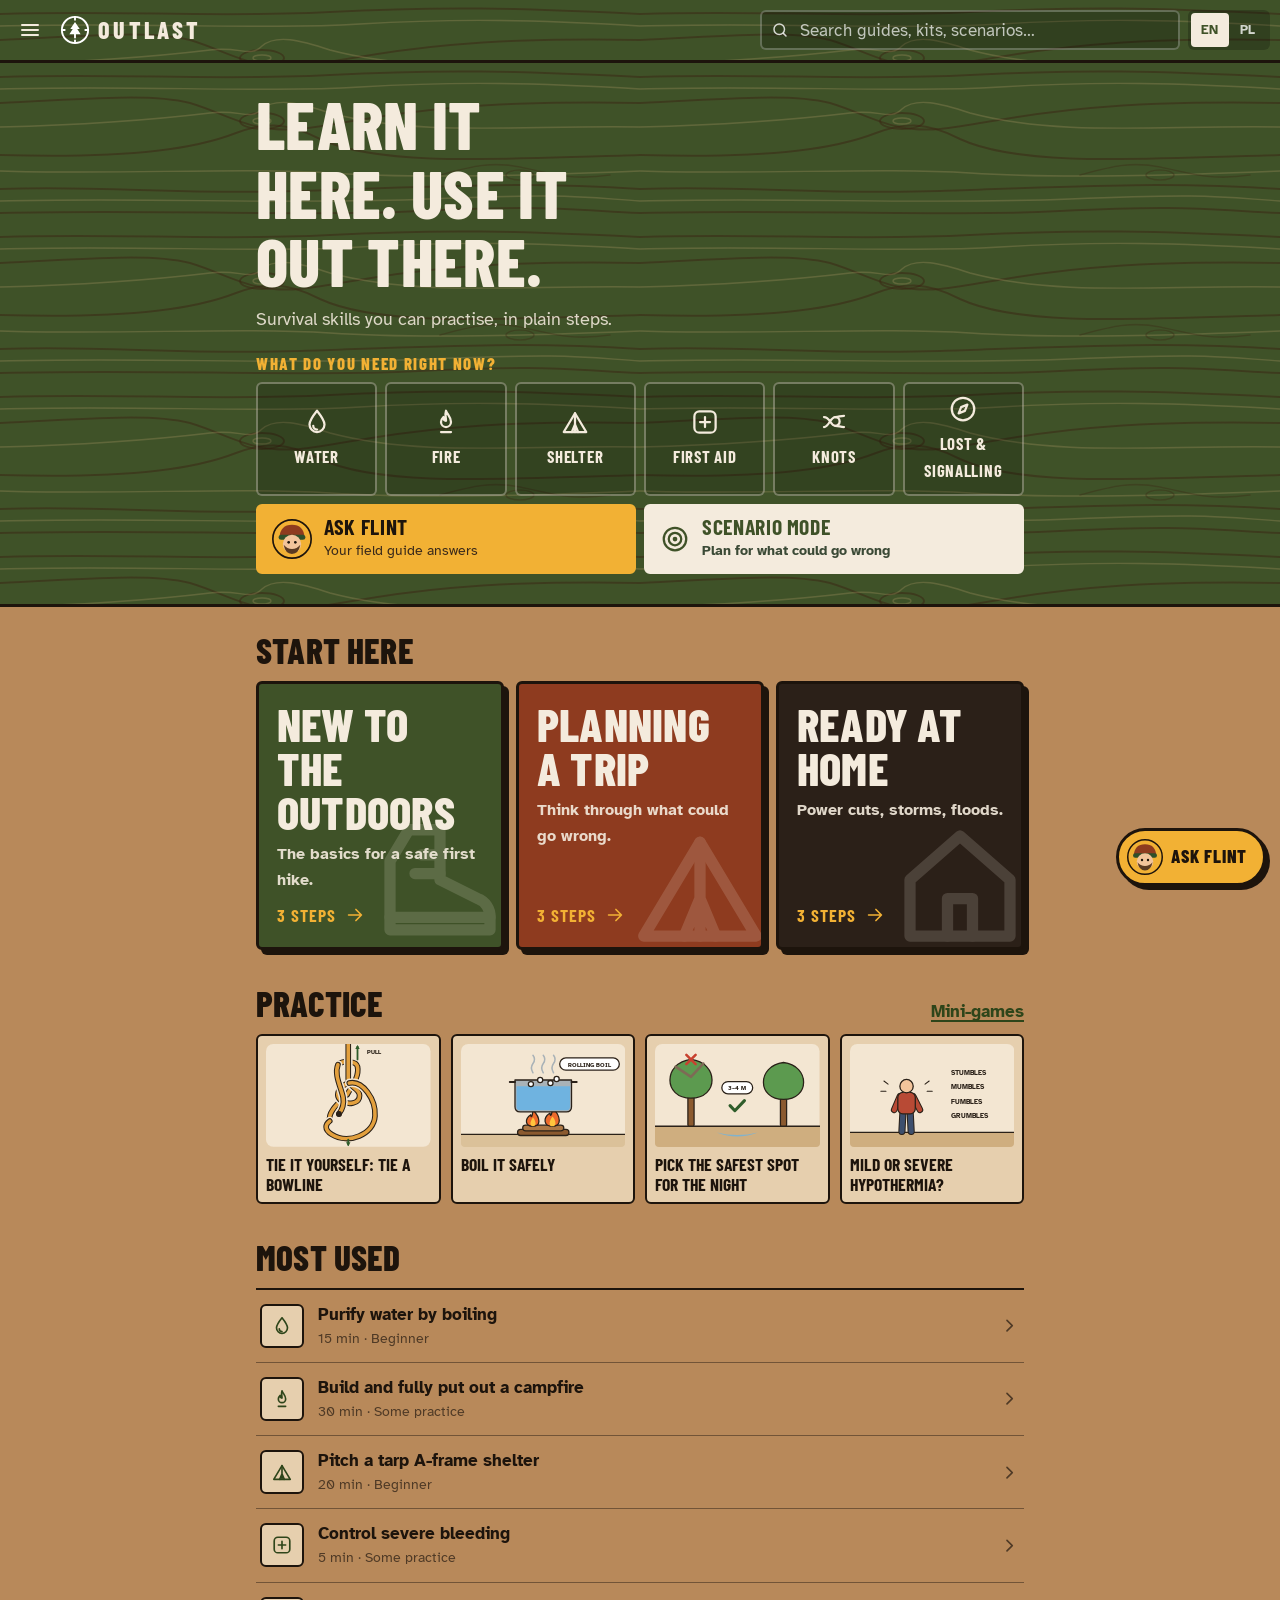
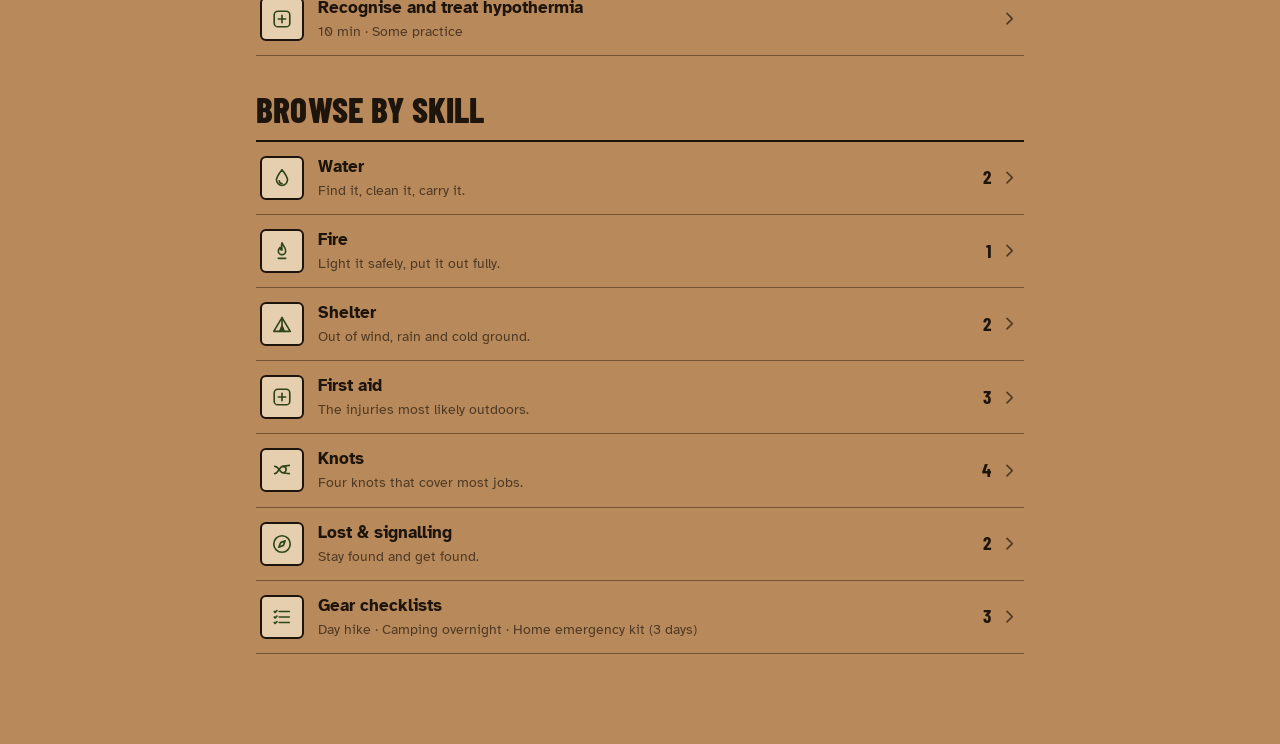
==== commit cd8289e3: "Outlast: theme switch in menu, darker browns, wood-grain header - Light / Dark / Auto switch at the " ====
--- a/outlast/index.html
+++ b/outlast/index.html
@@ -5,14 +5,15 @@
   <meta name="viewport" content="width=device-width, initial-scale=1, viewport-fit=cover">
   <title>Outlast</title>
   <meta name="description" content="Clear, checked survival skills: step-by-step guides, gear checklists, scenarios and a community forum.">
-  <meta name="theme-color" content="#2f4f2a" media="(prefers-color-scheme: light)">
-  <meta name="theme-color" content="#243d20" media="(prefers-color-scheme: dark)">
+  <meta name="theme-color" content="#3f5228" media="(prefers-color-scheme: light)">
+  <meta name="theme-color" content="#2e3b1c" media="(prefers-color-scheme: dark)">
   <link rel="icon" href="assets/logo.svg" type="image/svg+xml">
   <link rel="manifest" href="manifest.webmanifest">
   <link rel="preconnect" href="https://fonts.googleapis.com">
   <link rel="preconnect" href="https://fonts.gstatic.com" crossorigin>
   <link rel="stylesheet" href="https://fonts.googleapis.com/css2?family=Atkinson+Hyperlegible:wght@400;700&family=Barlow+Condensed:wght@600;700;800&display=swap">
   <link rel="stylesheet" href="css/outlast.css">
+  <script>try { var t = JSON.parse(localStorage.getItem("outlast.theme")); if (t === "light" || t === "dark") document.documentElement.dataset.theme = t; } catch (e) {}</script>
 </head>
 <body>
   <a class="skip" href="#app" data-t="skip">Skip to content</a>
--- a/outlast/css/outlast.css
+++ b/outlast/css/outlast.css
@@ -1,23 +1,27 @@
 /* Outlast — field manual on kraft paper.
    Layout: one reading column; forest-green band on top; square, stamped edges instead of soft cards. */
 :root {
-  --bg: #c19a6b;          /* camel kraft (light) */
-  --surface: #ead8bf;     /* lighter kraft for panels */
-  --surface-2: #d8bb94;
+  --bg: #b8895a;          /* deep camel, sits with the darker browns */
+  --surface: #e6cfae;     /* panels and tutorials */
+  --surface-2: #d2b288;
   --ink: #1d140c;
   --ink-2: #3a2a1b;
-  --muted: #59432e;
+  --muted: #4f3a26;
+  --edge: #1d140c;        /* outlines and stamped shadows */
   --line: rgba(29, 20, 12, 0.22);
   --line-2: rgba(29, 20, 12, 0.45);
-  --band: #2f4f2a;        /* forest green */
-  --band-2: #3c6235;
+  --band: #3f5228;        /* olive forest green: suits the browns */
+  --band-2: #4c6231;
   --band-ink: #f4ebdd;
-  --leaf: #2f5d2b;
+  --grain-dark: rgba(58, 36, 18, 0.55);   /* wood grain on the band */
+  --grain-light: rgba(214, 178, 122, 0.22);
+  --leaf: #3e5a24;
   --on-leaf: #f7f0e4;
-  --leaf-ink: #22461e;
+  --leaf-ink: #2e451a;
   --rust: #8e3b1f;
   --rust-soft: #ecd0b5;
-  --charcoal: #2b2622;
+  --alert-ink: #3d1606;
+  --charcoal: #2b2018;
   --focus: #f2b134;
 
   --d-bg: #f3e6d2; --d-ink: #2a2118; --d-ground: #cfae7f; --d-table: #dbc199; --d-leaf: #5c9a4f; --d-leaf2: #3f7d44;
@@ -36,18 +40,21 @@
 }
 @media (prefers-color-scheme: dark) {
   :root:not([data-theme="light"]) {
-    --bg: #a67b5b; --surface: #c19a7d; --surface-2: #93684a; --ink: #150e08; --ink-2: #2b1d12; --muted: #3f2b1c;
-    --line: rgba(21, 14, 8, 0.25); --line-2: rgba(21, 14, 8, 0.5);
-    --band: #243d20; --band-2: #2e4c29; --leaf: #23461f; --leaf-ink: #183515; --rust: #7a2f15; --rust-soft: #d9b597; --charcoal: #221d19;
-    --d-bg: #ead8c1; --d-ground: #c4a274;
-    color-scheme: light;
+    --bg: #2a1c13; --surface: #3a281b; --surface-2: #4a3423; --ink: #f2e6d3; --ink-2: #dccab0; --muted: #b59d80;
+    --edge: #0f0905; --line: rgba(242, 230, 211, 0.14); --line-2: rgba(242, 230, 211, 0.28);
+    --band: #2e3b1c; --band-2: #3b4b25; --band-ink: #f2e6d3; --grain-dark: rgba(20, 12, 6, 0.6); --grain-light: rgba(196, 150, 96, 0.2);
+    --leaf: #4f6e2c; --on-leaf: #f7f0e4; --leaf-ink: #b2cf86; --rust: #b5532e; --rust-soft: #4a2416; --alert-ink: #f5d5c2; --charcoal: #17100b;
+    --d-bg: #e3cfb2; --d-ground: #c9a77a; --d-table: #d4b88f;
+    color-scheme: dark;
   }
 }
 :root[data-theme="dark"] {
-  --bg: #a67b5b; --surface: #c19a7d; --surface-2: #93684a; --ink: #150e08; --ink-2: #2b1d12; --muted: #3f2b1c;
-  --line: rgba(21, 14, 8, 0.25); --line-2: rgba(21, 14, 8, 0.5);
-  --band: #243d20; --band-2: #2e4c29; --leaf: #23461f; --leaf-ink: #183515; --rust: #7a2f15; --rust-soft: #d9b597; --charcoal: #221d19;
-  --d-bg: #ead8c1; --d-ground: #c4a274;
+  --bg: #2a1c13; --surface: #3a281b; --surface-2: #4a3423; --ink: #f2e6d3; --ink-2: #dccab0; --muted: #b59d80;
+    --edge: #0f0905; --line: rgba(242, 230, 211, 0.14); --line-2: rgba(242, 230, 211, 0.28);
+    --band: #2e3b1c; --band-2: #3b4b25; --band-ink: #f2e6d3; --grain-dark: rgba(20, 12, 6, 0.6); --grain-light: rgba(196, 150, 96, 0.2);
+    --leaf: #4f6e2c; --on-leaf: #f7f0e4; --leaf-ink: #b2cf86; --rust: #b5532e; --rust-soft: #4a2416; --alert-ink: #f5d5c2; --charcoal: #17100b;
+    --d-bg: #e3cfb2; --d-ground: #c9a77a; --d-table: #d4b88f;
+    color-scheme: dark;
 }
 
 /* ------------------------------------------------------------------ base */
@@ -76,14 +83,15 @@
 
 /* the forest-green band (header, hero, guide heads) */
 .band {
+  /* olive-green band with wood grain: dark-brown grain lines, a lighter-brown sheen and two knots */
   background-color: var(--band); color: var(--band-ink);
-  background-image: url("data:image/svg+xml,%3Csvg xmlns='http://www.w3.org/2000/svg' width='360' height='180' viewBox='0 0 360 180'%3E%3Cg fill='none' stroke='%23ffffff' stroke-opacity='0.07' stroke-width='1.3'%3E%3Cpath d='M-20 40 C40 10 90 60 150 34 S260 0 380 30'/%3E%3Cpath d='M-20 70 C50 40 96 90 160 62 S270 28 380 60'/%3E%3Cpath d='M-20 100 C46 74 110 120 168 94 S280 60 380 92'/%3E%3Cpath d='M-20 130 C60 104 112 148 180 122 S286 88 380 122'/%3E%3Cpath d='M-20 160 C70 136 130 174 200 150 S300 120 380 152'/%3E%3C/g%3E%3C/svg%3E");
-  background-size: 360px 180px;
+  background-image: url("data:image/svg+xml,%3Csvg xmlns='http://www.w3.org/2000/svg' width='640' height='160' viewBox='0 0 640 160'%3E%3Cg fill='none' stroke-linecap='round'%3E%3Cg stroke='%233a2412' stroke-opacity='.5' stroke-width='2'%3E%3Cpath d='M0 14 C120 10 220 18 330 12 S520 8 640 14'/%3E%3Cpath d='M0 40 C90 36 150 30 190 40 C230 52 250 70 300 66 C360 60 420 36 640 40'/%3E%3Cpath d='M0 92 C140 96 200 84 236 70 C262 60 286 58 320 76 C380 104 500 96 640 92'/%3E%3Cpath d='M0 126 C100 122 180 132 300 128 S520 118 640 126'/%3E%3Cellipse cx='262' cy='58' rx='22' ry='8'/%3E%3Cpath d='M0 150 C160 146 300 154 420 148 S560 146 640 150'/%3E%3C/g%3E%3Cg stroke='%23d6b27a' stroke-opacity='.22' stroke-width='1.4'%3E%3Cpath d='M0 26 C140 22 260 30 360 24 S540 20 640 26'/%3E%3Cpath d='M0 64 C80 62 160 56 210 50 C240 46 250 58 262 46 C276 34 300 40 330 50 C420 74 520 62 640 64'/%3E%3Cpath d='M0 108 C120 112 240 104 330 110 S540 112 640 108'/%3E%3Cellipse cx='262' cy='58' rx='9' ry='3'/%3E%3Cpath d='M0 138 C150 134 290 142 430 136 S580 134 640 138'/%3E%3C/g%3E%3Cg stroke='%233a2412' stroke-opacity='.35' stroke-width='1.6'%3E%3Cellipse cx='520' cy='112' rx='14' ry='5'/%3E%3Cpath d='M440 112 C470 104 490 98 520 104 C550 110 570 118 610 112'/%3E%3C/g%3E%3C/g%3E%3C/svg%3E");
+  background-size: 640px 160px;
 }
 .band a { color: inherit; }
 
 /* ------------------------------------------------------------------ header */
-.header { position: sticky; top: 0; z-index: 40; border-bottom: 3px solid var(--ink); }
+.header { position: sticky; top: 0; z-index: 40; border-bottom: 3px solid var(--edge); }
 .header::before { content: ""; position: fixed; inset: 0 0 auto; height: env(safe-area-inset-top, 0px); background: var(--band); z-index: 41; }
 .header__bar { display: flex; align-items: center; gap: 8px; height: var(--header-h); padding-left: max(8px, env(safe-area-inset-left, 0px)); padding-right: max(10px, env(safe-area-inset-right, 0px)); }
 .icon-btn { display: inline-grid; place-items: center; width: 44px; height: 44px; flex: none; border: 0; border-radius: var(--r); background: transparent; color: inherit; transition: background-color 120ms; }
@@ -103,7 +111,7 @@
 .lang button[aria-pressed="true"] { background: var(--band-ink); color: var(--band); }
 @media (max-width: 520px) { .header .logo span { display: none; } }
 
-.sresults { position: absolute; left: 0; right: 0; top: calc(100% + 6px); z-index: 50; margin: 0; padding: 6px; list-style: none; background: var(--surface); color: var(--ink); border: 2px solid var(--ink); border-radius: var(--r); max-height: min(70vh, 420px); overflow-y: auto; }
+.sresults { position: absolute; left: 0; right: 0; top: calc(100% + 6px); z-index: 50; margin: 0; padding: 6px; list-style: none; background: var(--surface); color: var(--ink); border: 2px solid var(--edge); border-radius: var(--r); max-height: min(70vh, 420px); overflow-y: auto; }
 .sresults a { display: flex; align-items: center; gap: 10px; padding: 10px; color: var(--ink); text-decoration: none; font-weight: 700; }
 .sresults a:hover, .sresults a[aria-selected="true"] { background: var(--surface-2); }
 .sresults small { margin-left: auto; color: var(--muted); font-size: 0.78rem; font-weight: 400; white-space: nowrap; }
@@ -112,10 +120,10 @@
 /* ------------------------------------------------------------------ drawer */
 .drawer { position: fixed; inset: 0; z-index: 60; }
 .drawer__scrim { position: absolute; inset: 0; background: rgba(15, 10, 5, 0.5); opacity: 0; transition: opacity 200ms ease; }
-.drawer__panel { position: absolute; top: 0; bottom: 0; left: 0; width: min(88vw, 340px); overflow-y: auto; overscroll-behavior: contain; background: var(--surface); border-right: 3px solid var(--ink); transform: translateX(-100%); transition: transform 260ms cubic-bezier(0.32, 0.72, 0, 1); padding-bottom: max(20px, env(safe-area-inset-bottom, 0px)); }
+.drawer__panel { position: absolute; top: 0; bottom: 0; left: 0; width: min(88vw, 340px); overflow-y: auto; overscroll-behavior: contain; background: var(--surface); border-right: 3px solid var(--edge); transform: translateX(-100%); transition: transform 260ms cubic-bezier(0.32, 0.72, 0, 1); padding-bottom: max(20px, env(safe-area-inset-bottom, 0px)); }
 .drawer.is-open .drawer__scrim { opacity: 1; }
 .drawer.is-open .drawer__panel { transform: none; }
-.drawer__head { display: flex; align-items: center; gap: 8px; height: var(--header-h); padding: env(safe-area-inset-top, 0px) 10px 0 max(8px, env(safe-area-inset-left, 0px)); box-sizing: content-box; border-bottom: 3px solid var(--ink); }
+.drawer__head { display: flex; align-items: center; gap: 8px; height: var(--header-h); padding: env(safe-area-inset-top, 0px) 10px 0 max(8px, env(safe-area-inset-left, 0px)); box-sizing: content-box; border-bottom: 3px solid var(--edge); }
 .drawer nav { padding: 8px 10px; }
 .drawer .dlink, .drawer summary { display: flex; align-items: center; gap: 12px; width: 100%; min-height: 48px; padding: 8px 10px; border: 0; background: none; color: var(--ink); text-decoration: none; font-weight: 700; font-size: 1.02rem; list-style: none; cursor: pointer; text-align: left; border-radius: var(--r); }
 .drawer summary::-webkit-details-marker { display: none; }
@@ -129,11 +137,16 @@
 .drawer .sub { margin: 0 0 6px 22px; padding-left: 12px; border-left: 2px solid var(--line-2); }
 .drawer .sub .dlink { min-height: 40px; font-weight: 400; font-size: 0.98rem; }
 .drawer .sub .subhead { display: block; margin: 10px 0 2px; padding: 0 10px; font-family: var(--font-head); font-weight: 700; font-size: 0.9rem; letter-spacing: 0.08em; text-transform: uppercase; color: var(--muted); }
+.theme-switch { margin: 14px 10px 6px; padding-top: 12px; border-top: 2px solid var(--line-2); }
+.theme-switch__label { display: block; margin-bottom: 8px; font-family: var(--font-head); font-weight: 700; font-size: 0.95rem; letter-spacing: 0.08em; text-transform: uppercase; color: var(--muted); }
+.theme-switch .seg { display: flex; }
+.theme-switch .seg button { flex: 1; display: inline-flex; align-items: center; justify-content: center; gap: 6px; min-height: 42px; }
+.theme-switch .seg .ic { width: 18px; height: 18px; }
 .drawer hr { border: 0; border-top: 2px solid var(--line); margin: 8px 10px; }
 @media (prefers-reduced-motion: reduce) { .drawer__panel, .drawer__scrim { transition: none; } }
 
 /* ------------------------------------------------------------------ buttons */
-.btn { display: inline-flex; align-items: center; justify-content: center; gap: 8px; min-height: 46px; padding: 10px 18px; border: 2px solid var(--ink); border-radius: var(--r); font-weight: 700; text-decoration: none; white-space: nowrap; transition: transform 100ms, background-color 120ms; }
+.btn { display: inline-flex; align-items: center; justify-content: center; gap: 8px; min-height: 46px; padding: 10px 18px; border: 2px solid var(--edge); border-radius: var(--r); font-weight: 700; text-decoration: none; white-space: nowrap; transition: transform 100ms, background-color 120ms; }
 .btn:active { transform: translateY(1px) scale(0.98); }
 .btn:disabled { opacity: 0.4; cursor: default; }
 .btn--leaf { background: var(--leaf); color: var(--on-leaf); border-color: var(--leaf); }
@@ -144,7 +157,7 @@
 .btn--big { min-height: 60px; font-size: 1.15rem; width: 100%; }
 
 /* ------------------------------------------------------------------ home hero */
-.hero { padding: 26px 0 30px; border-bottom: 3px solid var(--ink); }
+.hero { padding: 26px 0 30px; border-bottom: 3px solid var(--edge); }
 .hero__title { font-size: clamp(2.4rem, 8.5vw, 4.2rem); max-width: 12ch; color: var(--band-ink); }
 .hero__lead { margin: 10px 0 22px; max-width: 32em; color: rgba(244, 235, 221, 0.88); font-size: 1.1rem; }
 .hero__q { font-size: 1.05rem; letter-spacing: 0.1em; text-transform: uppercase; color: var(--focus); margin-bottom: 10px; }
@@ -170,7 +183,7 @@
 /* ------------------------------------------------------------------ sections */
 .page { padding-block: 26px 90px; }
 .page--tight { padding-top: 18px; }
-.page-head { padding: 10px 0 18px; margin-bottom: 18px; border-bottom: 3px solid var(--ink); }
+.page-head { padding: 10px 0 18px; margin-bottom: 18px; border-bottom: 3px solid var(--edge); }
 .h1-icon .ic { width: 0.8em; height: 0.8em; margin-right: 10px; vertical-align: -0.05em; }
 .crumbs { display: flex; flex-wrap: wrap; gap: 8px; align-items: center; margin: 0 0 8px; font-size: 0.92rem; }
 .crumbs a { color: inherit; text-decoration: none; font-weight: 700; opacity: 0.85; }
@@ -183,10 +196,10 @@
 .mini-title small { font-family: var(--font-body); text-transform: none; font-weight: 400; font-size: 0.85rem; color: var(--muted); }
 
 /* list rows */
-.rows { list-style: none; margin: 0; padding: 0; border-top: 2px solid var(--ink); }
+.rows { list-style: none; margin: 0; padding: 0; border-top: 2px solid var(--edge); }
 .rows .row { display: flex; align-items: center; gap: 14px; padding: 14px 4px; border-bottom: 1px solid var(--line-2); color: var(--ink); text-decoration: none; transition: background-color 120ms; }
 .rows .row:hover { background: rgba(255, 255, 255, 0.16); }
-.row__icon { display: grid; place-items: center; width: 44px; height: 44px; flex: none; border: 2px solid var(--ink); border-radius: var(--r); background: var(--surface); color: var(--leaf-ink); }
+.row__icon { display: grid; place-items: center; width: 44px; height: 44px; flex: none; border: 2px solid var(--edge); border-radius: var(--r); background: var(--surface); color: var(--leaf-ink); }
 .row__icon .ic { width: 22px; height: 22px; }
 .row__text { min-width: 0; flex: 1; }
 .row__text strong { display: block; font-size: 1.06rem; line-height: 1.3; }
@@ -198,9 +211,9 @@
 /* Start here posters: the titles do the work */
 .posters { display: grid; gap: 12px; }
 @media (min-width: 760px) { .posters { grid-template-columns: repeat(3, 1fr); } }
-.poster { position: relative; display: flex; flex-direction: column; gap: 8px; min-height: 210px; padding: 18px; border: 3px solid var(--ink); border-radius: var(--r); color: var(--band-ink); text-decoration: none; overflow: hidden; transition: transform 140ms, box-shadow 140ms; box-shadow: 5px 5px 0 var(--ink); }
-.poster:hover { transform: translate(-2px, -2px); box-shadow: 7px 7px 0 var(--ink); }
-.poster:active { transform: translate(3px, 3px); box-shadow: 2px 2px 0 var(--ink); }
+.poster { position: relative; display: flex; flex-direction: column; gap: 8px; min-height: 210px; padding: 18px; border: 3px solid var(--edge); border-radius: var(--r); color: var(--band-ink); text-decoration: none; overflow: hidden; transition: transform 140ms, box-shadow 140ms; box-shadow: 5px 5px 0 var(--edge); }
+.poster:hover { transform: translate(-2px, -2px); box-shadow: 7px 7px 0 var(--edge); }
+.poster:active { transform: translate(3px, 3px); box-shadow: 2px 2px 0 var(--edge); }
 .poster--1 { background: var(--band); }
 .poster--2 { background: var(--rust); }
 .poster--3 { background: var(--charcoal); }
@@ -209,13 +222,13 @@
 .poster__title { font-family: var(--font-head); font-weight: 800; font-size: clamp(2.3rem, 9vw, 2.9rem); line-height: 0.95; text-transform: uppercase; letter-spacing: 0.005em; max-width: 9ch; }
 .poster__sub { font-size: 1rem; max-width: 22ch; opacity: 0.9; }
 .poster__go { margin-top: auto; display: inline-flex; align-items: center; gap: 8px; font-family: var(--font-head); font-weight: 700; font-size: 1.1rem; text-transform: uppercase; letter-spacing: 0.06em; color: var(--focus); }
-.poster-head { padding: 26px 0 28px; color: var(--band-ink); border-bottom: 3px solid var(--ink); }
+.poster-head { padding: 26px 0 28px; color: var(--band-ink); border-bottom: 3px solid var(--edge); }
 .poster-head .crumbs a { color: var(--band-ink); }
 .poster-head .poster__title { font-size: clamp(2.8rem, 11vw, 4.4rem); max-width: 12ch; display: block; }
 .poster-head .poster__sub { display: block; margin-top: 10px; font-size: 1.15rem; }
 .trail { list-style: none; margin: 0; padding: 0; counter-reset: tr; }
 .trail li a { display: flex; align-items: center; gap: 14px; padding: 16px 4px; border-bottom: 2px solid var(--line-2); color: var(--ink); text-decoration: none; }
-.trail__n { display: grid; place-items: center; width: 48px; height: 48px; flex: none; border: 3px solid var(--ink); border-radius: 50%; font-family: var(--font-head); font-weight: 800; font-size: 1.5rem; background: var(--surface); }
+.trail__n { display: grid; place-items: center; width: 48px; height: 48px; flex: none; border: 3px solid var(--edge); border-radius: 50%; font-family: var(--font-head); font-weight: 800; font-size: 1.5rem; background: var(--surface); }
 .trail li.is-done .trail__n { background: var(--leaf); color: var(--on-leaf); border-color: var(--leaf); }
 .trail__t { flex: 1; display: flex; align-items: center; gap: 10px; font-size: 1.2rem; }
 .trail__t .ic { color: var(--leaf-ink); }
@@ -223,26 +236,26 @@
 /* game tiles */
 .games-strip { display: grid; grid-template-columns: repeat(2, 1fr); gap: 10px; }
 @media (min-width: 720px) { .games-strip { grid-template-columns: repeat(4, 1fr); } }
-.gtile { display: flex; flex-direction: column; gap: 8px; padding: 8px; border: 2px solid var(--ink); border-radius: var(--r); background: var(--surface); color: var(--ink); text-decoration: none; font-family: var(--font-head); font-weight: 700; font-size: 1.1rem; line-height: 1.1; text-transform: uppercase; transition: transform 120ms; }
+.gtile { display: flex; flex-direction: column; gap: 8px; padding: 8px; border: 2px solid var(--edge); border-radius: var(--r); background: var(--surface); color: var(--ink); text-decoration: none; font-family: var(--font-head); font-weight: 700; font-size: 1.1rem; line-height: 1.1; text-transform: uppercase; transition: transform 120ms; }
 .gtile:hover { transform: translateY(-2px); }
 .gtile:active { transform: scale(0.98); }
 .gtile__art { display: block; border-radius: 4px; overflow: hidden; }
 .gtile__art svg { display: block; width: 100%; height: auto; }
 
 /* ------------------------------------------------------------------ guide page */
-.ghead { padding: 20px 0 22px; border-bottom: 3px solid var(--ink); }
+.ghead { padding: 20px 0 22px; border-bottom: 3px solid var(--edge); }
 .ghead h1 { color: var(--band-ink); font-size: clamp(2.1rem, 7.5vw, 3.4rem); }
 .ghead__meta { display: flex; flex-wrap: wrap; gap: 6px 16px; margin-top: 12px; font-weight: 700; font-size: 0.95rem; color: rgba(244, 235, 221, 0.88); }
 .ghead__meta span { display: inline-flex; align-items: center; gap: 6px; }
 .need { margin: 6px 0 16px; }
 .need__chips { display: flex; flex-wrap: wrap; gap: 8px; }
-.need__chip { display: inline-flex; align-items: center; gap: 8px; min-height: 42px; padding: 7px 12px; border: 2px solid var(--ink); border-radius: var(--r); background: var(--surface); font-weight: 700; font-size: 0.95rem; text-align: left; transition: background-color 120ms, transform 100ms; }
+.need__chip { display: inline-flex; align-items: center; gap: 8px; min-height: 42px; padding: 7px 12px; border: 2px solid var(--edge); border-radius: var(--r); background: var(--surface); font-weight: 700; font-size: 0.95rem; text-align: left; transition: background-color 120ms, transform 100ms; }
 .need__chip .ic { width: 18px; height: 18px; opacity: 0; transition: opacity 120ms; }
 .need__chip:active { transform: scale(0.97); }
 .need__chip[aria-pressed="true"] { background: var(--leaf); color: var(--on-leaf); border-color: var(--leaf); }
 .need__chip[aria-pressed="true"] .ic { opacity: 1; }
-.alert { padding: 12px 16px; border: 3px solid var(--rust); border-radius: var(--r); background: var(--rust-soft); color: #3d1606; margin-bottom: 24px; }
-.alert .mini-title { color: var(--rust); margin-bottom: 4px; }
+.alert { padding: 12px 16px; border: 3px solid var(--rust); border-radius: var(--r); background: var(--rust-soft); color: var(--alert-ink); margin-bottom: 24px; }
+.alert .mini-title { color: var(--alert-ink); margin-bottom: 4px; }
 .alert ul { margin: 0; padding-left: 1.2em; }
 .alert li { margin: 3px 0; }
 
@@ -250,13 +263,13 @@
 .walk { margin-top: 8px; }
 .walk__bar { display: flex; align-items: center; justify-content: space-between; gap: 10px; margin-bottom: 10px; }
 .walk__count { font-family: var(--font-head); font-weight: 800; font-size: 1.4rem; }
-.seg { display: inline-flex; padding: 3px; border: 2px solid var(--ink); border-radius: var(--r); background: var(--surface); }
+.seg { display: inline-flex; padding: 3px; border: 2px solid var(--edge); border-radius: var(--r); background: var(--surface); }
 .seg button { border: 0; background: transparent; min-height: 36px; padding: 4px 12px; border-radius: 4px; font-weight: 700; font-size: 0.9rem; }
 .seg button[aria-checked="true"] { background: var(--ink); color: var(--surface); }
-.walk__viewport { overflow: hidden; border: 3px solid var(--ink); border-radius: var(--r); background: var(--surface); touch-action: pan-y; }
+.walk__viewport { overflow: hidden; border: 3px solid var(--edge); border-radius: var(--r); background: var(--surface); touch-action: pan-y; }
 .walk__track { display: flex; margin: 0; padding: 0; list-style: none; will-change: transform; }
 .wstep { flex: 0 0 100%; min-width: 0; }
-.wstep__fig { margin: 0; background: var(--d-bg); border-bottom: 3px solid var(--ink); }
+.wstep__fig { margin: 0; background: var(--d-bg); border-bottom: 3px solid var(--edge); }
 .wstep__fig svg { display: block; width: 100%; height: auto; }
 .wstep__text { position: relative; padding: 16px 18px 20px 72px; }
 .wstep__n { position: absolute; left: 16px; top: 14px; display: grid; place-items: center; width: 42px; height: 42px; border-radius: 50%; background: var(--ink); color: var(--surface); font-family: var(--font-head); font-weight: 800; font-size: 1.4rem; }
@@ -268,16 +281,16 @@
 .walk__dots button[aria-current="step"] { background: var(--ink); width: 26px; border-radius: 6px; }
 .walk[data-mode="all"] .walk__viewport { border: 0; background: none; overflow: visible; }
 .walk[data-mode="all"] .walk__track { flex-direction: column; gap: 18px; transform: none !important; }
-.walk[data-mode="all"] .wstep { border: 3px solid var(--ink); border-radius: var(--r); background: var(--surface); overflow: hidden; }
+.walk[data-mode="all"] .wstep { border: 3px solid var(--edge); border-radius: var(--r); background: var(--surface); overflow: hidden; }
 .walk[data-mode="all"] .walk__nav { display: none; }
 @media (min-width: 760px) {
   .walk[data-mode="all"] .wstep { display: grid; grid-template-columns: 300px 1fr; }
-  .walk[data-mode="all"] .wstep__fig { border-bottom: 0; border-right: 3px solid var(--ink); }
+  .walk[data-mode="all"] .wstep__fig { border-bottom: 0; border-right: 3px solid var(--edge); }
 }
 
 /* practice games */
 .games { display: grid; gap: 16px; }
-.game { padding: 16px; border: 3px solid var(--ink); border-radius: var(--r); background: var(--surface); }
+.game { padding: 16px; border: 3px solid var(--edge); border-radius: var(--r); background: var(--surface); }
 .game__head h3 { font-size: 1.5rem; text-transform: uppercase; display: flex; align-items: baseline; gap: 10px; }
 .game__head h3 small { font-family: var(--font-body); font-size: 0.9rem; color: var(--muted); }
 .game__head p { margin: 4px 0 12px; color: var(--muted); }
@@ -292,12 +305,12 @@
 .seq li.is-done { border-style: solid; border-color: var(--leaf); background: rgba(47, 93, 43, 0.12); }
 .seq li.is-done::before { background: var(--leaf); color: var(--on-leaf); border-color: var(--leaf); }
 .pool { display: flex; flex-wrap: wrap; gap: 8px; }
-.pool__item { min-height: 44px; padding: 8px 12px; border: 2px solid var(--ink); border-radius: var(--r); background: var(--bg); font-weight: 700; text-align: left; transition: transform 100ms; }
+.pool__item { min-height: 44px; padding: 8px 12px; border: 2px solid var(--edge); border-radius: var(--r); background: var(--bg); font-weight: 700; text-align: left; transition: transform 100ms; }
 .pool__item:active { transform: scale(0.97); }
 /* quiz */
 .quiz__q { font-size: 1.2rem; font-weight: 700; color: var(--ink) !important; }
 .quiz__opts { display: grid; gap: 8px; }
-.quiz__opt { min-height: 50px; padding: 10px 14px; border: 2px solid var(--ink); border-radius: var(--r); background: var(--bg); font-weight: 700; text-align: left; transition: transform 100ms; }
+.quiz__opt { min-height: 50px; padding: 10px 14px; border: 2px solid var(--edge); border-radius: var(--r); background: var(--bg); font-weight: 700; text-align: left; transition: transform 100ms; }
 .quiz__opt:active { transform: scale(0.98); }
 .quiz__opt.is-right { background: var(--leaf); color: var(--on-leaf); border-color: var(--leaf); }
 .quiz__opt.is-wrong { background: var(--rust); color: #fff; border-color: var(--rust); }
@@ -310,12 +323,12 @@
 .bin.is-right { border-style: solid; border-color: var(--leaf); background: rgba(47, 93, 43, 0.15); }
 .bin.is-wrong { border-style: solid; border-color: var(--rust); background: rgba(142, 59, 31, 0.15); }
 .cardstack { display: grid; place-items: center; }
-.scard { width: 100%; min-height: 150px; display: grid; place-items: center; padding: 14px; border: 3px solid var(--ink); border-radius: var(--r); background: var(--bg); font-weight: 700; font-size: 1.05rem; text-align: center; cursor: grab; touch-action: none; user-select: none; box-shadow: 4px 4px 0 var(--ink); }
+.scard { width: 100%; min-height: 150px; display: grid; place-items: center; padding: 14px; border: 3px solid var(--edge); border-radius: var(--r); background: var(--bg); font-weight: 700; font-size: 1.05rem; text-align: center; cursor: grab; touch-action: none; user-select: none; box-shadow: 4px 4px 0 var(--edge); }
 .scard.is-drag { cursor: grabbing; }
 .sort__btns { display: flex; justify-content: space-between; gap: 8px; margin-top: 10px; }
 .sort__btns .btn { flex: 1; white-space: normal; }
 /* spot */
-.spotmap { border: 3px solid var(--ink); border-radius: var(--r); overflow: hidden; }
+.spotmap { border: 3px solid var(--edge); border-radius: var(--r); overflow: hidden; }
 .spotmap svg { display: block; width: 100%; height: auto; }
 .spot { cursor: pointer; }
 .spot circle { fill: var(--focus); stroke: var(--d-ink); stroke-width: 3; transition: transform 160ms; transform-box: fill-box; transform-origin: center; }
@@ -326,15 +339,15 @@
 .spot.is-wrong circle { fill: #d0573c; }
 /* boil */
 .boil { display: grid; gap: 10px; margin-top: 10px; }
-.boil svg { display: block; width: 100%; height: auto; border: 3px solid var(--ink); border-radius: var(--r); }
+.boil svg { display: block; width: 100%; height: auto; border: 3px solid var(--edge); border-radius: var(--r); }
 .boil__fire { transition: opacity 200ms; }
-.boil__bar { height: 14px; border: 2px solid var(--ink); border-radius: 99px; background: var(--bg); overflow: hidden; }
+.boil__bar { height: 14px; border: 2px solid var(--edge); border-radius: 99px; background: var(--bg); overflow: hidden; }
 .boil__bar i { display: block; height: 100%; width: 0; background: var(--leaf); }
 .boil__state { margin: 0; font-weight: 700; font-size: 1.1rem; min-height: 1.6em; }
 .boil__hold { touch-action: none; user-select: none; -webkit-user-select: none; }
 .boil__hold.is-held { background: var(--rust); border-color: var(--rust); transform: scale(0.98); }
 /* trace */
-.trace { border: 3px solid var(--ink); border-radius: var(--r); overflow: hidden; touch-action: none; }
+.trace { border: 3px solid var(--edge); border-radius: var(--r); overflow: hidden; touch-action: none; }
 .trace svg { display: block; width: 100%; height: auto; }
 .trace__step { font-family: var(--font-head); font-weight: 800; font-size: 1.5rem; text-transform: uppercase; margin: 0 0 8px; min-height: 1.2em; color: var(--leaf-ink); }
 .trace__dots { fill: none; stroke: var(--d-ink); stroke-width: 2.5; stroke-dasharray: 2 7; stroke-linecap: round; opacity: 0.55; }
@@ -342,8 +355,8 @@
 .trace__handle.is-done { fill: #4c9a45; }
 .game--trace .boil__bar { margin: 10px 0; }
 
-.practise { display: flex; flex-wrap: wrap; align-items: center; justify-content: space-between; gap: 12px; margin: 30px 0 0; padding: 14px 0; border-top: 3px solid var(--ink); border-bottom: 3px solid var(--ink); }
-.toggle { display: inline-flex; align-items: center; gap: 10px; min-height: 46px; padding: 8px 14px; border: 2px solid var(--ink); border-radius: var(--r); background: var(--surface); font-weight: 700; }
+.practise { display: flex; flex-wrap: wrap; align-items: center; justify-content: space-between; gap: 12px; margin: 30px 0 0; padding: 14px 0; border-top: 3px solid var(--edge); border-bottom: 3px solid var(--edge); }
+.toggle { display: inline-flex; align-items: center; gap: 10px; min-height: 46px; padding: 8px 14px; border: 2px solid var(--edge); border-radius: var(--r); background: var(--surface); font-weight: 700; }
 .toggle .ic { opacity: 0.35; }
 .toggle[aria-pressed="true"] { background: var(--leaf); color: var(--on-leaf); border-color: var(--leaf); }
 .toggle[aria-pressed="true"] .ic { opacity: 1; }
@@ -358,24 +371,24 @@
 .cl-tools { display: flex; flex-wrap: wrap; align-items: center; gap: 10px; margin: 0 0 14px; }
 .progress { flex: 1 1 200px; margin-bottom: 10px; }
 .progress small { display: block; color: var(--muted); font-size: 0.9rem; font-weight: 700; margin-bottom: 4px; }
-.bar { height: 12px; border: 2px solid var(--ink); border-radius: 99px; background: var(--surface); overflow: hidden; }
+.bar { height: 12px; border: 2px solid var(--edge); border-radius: 99px; background: var(--surface); overflow: hidden; }
 .bar i { display: block; height: 100%; background: var(--leaf); transition: width 200ms ease; }
 .clgroup { margin: 20px 0 0; }
-.clitems { list-style: none; margin: 0; padding: 0; border-top: 2px solid var(--ink); }
+.clitems { list-style: none; margin: 0; padding: 0; border-top: 2px solid var(--edge); }
 .clitems label { display: flex; align-items: flex-start; gap: 12px; padding: 12px 4px; border-bottom: 1px solid var(--line-2); cursor: pointer; font-weight: 700; }
-.clitems input { appearance: none; -webkit-appearance: none; flex: none; width: 24px; height: 24px; margin: 0; border: 2px solid var(--ink); border-radius: 4px; display: grid; place-items: center; background: var(--surface); }
+.clitems input { appearance: none; -webkit-appearance: none; flex: none; width: 24px; height: 24px; margin: 0; border: 2px solid var(--edge); border-radius: 4px; display: grid; place-items: center; background: var(--surface); }
 .clitems input:checked { background: var(--leaf); border-color: var(--leaf); }
 .clitems input:checked::after { content: ""; width: 6px; height: 12px; border: solid var(--on-leaf); border-width: 0 3px 3px 0; transform: rotate(45deg) translate(-1px, -1px); }
 .clitems input:checked + span { opacity: 0.55; text-decoration: line-through; }
 .scen-grid { display: grid; gap: 10px; grid-template-columns: repeat(auto-fill, minmax(min(100%, 210px), 1fr)); }
-.scen { display: flex; flex-direction: column; gap: 10px; min-height: 130px; padding: 14px; border: 3px solid var(--ink); border-radius: var(--r); background: var(--surface); color: var(--ink); text-decoration: none; transition: transform 120ms, box-shadow 120ms; box-shadow: 4px 4px 0 var(--ink); }
-.scen:hover { transform: translate(-2px, -2px); box-shadow: 6px 6px 0 var(--ink); }
+.scen { display: flex; flex-direction: column; gap: 10px; min-height: 130px; padding: 14px; border: 3px solid var(--edge); border-radius: var(--r); background: var(--surface); color: var(--ink); text-decoration: none; transition: transform 120ms, box-shadow 120ms; box-shadow: 4px 4px 0 var(--edge); }
+.scen:hover { transform: translate(-2px, -2px); box-shadow: 6px 6px 0 var(--edge); }
 .scen__icon .ic { width: 32px; height: 32px; color: var(--rust); }
 .scen strong { font-family: var(--font-head); font-size: 1.45rem; line-height: 1.05; text-transform: uppercase; margin-top: auto; }
-.situation { padding: 14px 16px; border-left: 6px solid var(--ink); background: var(--surface); font-size: 1.12rem; }
+.situation { padding: 14px 16px; border-left: 6px solid var(--edge); background: var(--surface); font-size: 1.12rem; }
 .fact { display: flex; gap: 10px; color: var(--ink-2); margin-bottom: 24px; }
 .fact .ic { color: var(--rust); margin-top: 3px; }
-.prio { list-style: none; margin: 0 0 28px; padding: 0; border-top: 2px solid var(--ink); }
+.prio { list-style: none; margin: 0 0 28px; padding: 0; border-top: 2px solid var(--edge); }
 .prio > li { border-bottom: 2px solid var(--line-2); }
 .prio__head { display: flex; align-items: center; gap: 14px; width: 100%; min-height: 64px; padding: 10px 4px; border: 0; background: none; text-align: left; font-family: var(--font-head); font-weight: 800; font-size: 1.45rem; text-transform: uppercase; line-height: 1.05; }
 .prio__head .chev { margin-left: auto; transition: transform 180ms; }
@@ -385,7 +398,7 @@
 .prio > li.is-open .prio__body { display: block; }
 .prio__body p { font-size: 1.08rem; }
 .chips { display: flex; flex-wrap: wrap; gap: 6px; }
-.chip { display: inline-flex; align-items: center; gap: 6px; min-height: 36px; padding: 5px 10px; border: 2px solid var(--ink); border-radius: var(--r); background: var(--surface); color: var(--ink); font-size: 0.9rem; font-weight: 700; text-decoration: none; }
+.chip { display: inline-flex; align-items: center; gap: 6px; min-height: 36px; padding: 5px 10px; border: 2px solid var(--edge); border-radius: var(--r); background: var(--surface); color: var(--ink); font-size: 0.9rem; font-weight: 700; text-decoration: none; }
 .chip:hover { background: var(--surface-2); }
 .chip .ic { width: 16px; height: 16px; color: var(--leaf-ink); }
 .ticks { list-style: none; margin: 0; padding: 0; display: grid; gap: 8px; }
@@ -400,11 +413,11 @@
 /* ------------------------------------------------------------------ forum feed */
 .forum-head { display: flex; align-items: flex-end; justify-content: space-between; gap: 12px; flex-wrap: wrap; }
 .muted-link { display: inline-flex; align-items: center; gap: 6px; margin-top: 6px; font-size: 0.92rem; color: var(--ink-2); }
-.compose { display: flex; align-items: center; gap: 10px; min-height: 52px; padding: 10px 14px; margin-bottom: 14px; border: 2px solid var(--ink); border-radius: var(--r); background: var(--surface); color: var(--muted); text-decoration: none; font-weight: 400; }
+.compose { display: flex; align-items: center; gap: 10px; min-height: 52px; padding: 10px 14px; margin-bottom: 14px; border: 2px solid var(--edge); border-radius: var(--r); background: var(--surface); color: var(--muted); text-decoration: none; font-weight: 400; }
 .compose .ic { color: var(--ink); }
 .tabs { display: flex; gap: 6px; overflow-x: auto; scrollbar-width: none; margin: 0 calc(-1 * max(16px, env(safe-area-inset-left, 0px))) 10px; padding: 0 max(16px, env(safe-area-inset-left, 0px)); }
 .tabs::-webkit-scrollbar { display: none; }
-.tabs a { flex: none; padding: 8px 12px; border: 2px solid var(--ink); border-radius: 99px; color: var(--ink); text-decoration: none; font-size: 0.92rem; background: var(--surface); }
+.tabs a { flex: none; padding: 8px 12px; border: 2px solid var(--edge); border-radius: 99px; color: var(--ink); text-decoration: none; font-size: 0.92rem; background: var(--surface); }
 .tabs a[aria-current="page"] { background: var(--ink); color: var(--surface); }
 .sortbar { display: flex; gap: 16px; margin-bottom: 10px; font-family: var(--font-head); font-size: 1.2rem; text-transform: uppercase; }
 .sortbar a { color: var(--muted); text-decoration: none; padding-bottom: 2px; border-bottom: 3px solid transparent; }
@@ -412,7 +425,7 @@
 .notice { display: flex; gap: 10px; padding: 8px 12px; border: 2px dashed var(--line-2); border-radius: var(--r); color: var(--ink-2); font-size: 0.88rem; margin: 0 0 14px; }
 .notice .ic { margin-top: 2px; }
 .feed { display: grid; gap: 10px; }
-.post-card { display: flex; gap: 4px; border: 2px solid var(--ink); border-radius: var(--r); background: var(--surface); overflow: hidden; }
+.post-card { display: flex; gap: 4px; border: 2px solid var(--edge); border-radius: var(--r); background: var(--surface); overflow: hidden; }
 .post-card.is-hidden, .comment.is-hidden { display: flex; gap: 8px; padding: 12px; color: var(--muted); font-size: 0.9rem; }
 .vote { display: flex; flex-direction: column; align-items: center; gap: 2px; padding: 8px 4px; min-width: 46px; background: rgba(0, 0, 0, 0.05); }
 .vote button { display: grid; place-items: center; width: 34px; height: 30px; border: 0; border-radius: 4px; background: none; color: var(--muted); }
@@ -429,8 +442,8 @@
 .post-card__foot { display: inline-flex; align-items: center; gap: 6px; font-size: 0.85rem; font-weight: 700; color: var(--muted); }
 .tag { display: inline-block; padding: 1px 6px; border-radius: 4px; font-size: 0.72rem; font-weight: 700; letter-spacing: 0.02em; }
 .tag--ex { border: 1.5px dashed var(--line-2); color: var(--muted); }
-.tag--warn { background: var(--rust-soft); color: #4a1b08; }
-.post-full { display: flex; gap: 8px; margin: 10px 0 18px; padding-bottom: 16px; border-bottom: 3px solid var(--ink); }
+.tag--warn { background: var(--rust-soft); color: var(--alert-ink); }
+.post-full { display: flex; gap: 8px; margin: 10px 0 18px; padding-bottom: 16px; border-bottom: 3px solid var(--edge); }
 .post-full h1 { font-family: var(--font-body); font-size: 1.6rem; text-transform: none; line-height: 1.25; margin: 6px 0 10px; }
 .post-full__body { white-space: pre-wrap; overflow-wrap: anywhere; font-size: 1.08rem; }
 .comments { display: grid; gap: 8px; }
@@ -442,7 +455,7 @@
 .form { display: grid; gap: 14px; margin: 10px 0 24px; }
 .field { display: grid; gap: 6px; min-width: 0; }
 .field label { font-weight: 700; }
-.field input, .field textarea, .field select { width: 100%; min-height: 46px; padding: 10px 12px; border: 2px solid var(--ink); border-radius: var(--r); background: var(--surface); outline: 0; }
+.field input, .field textarea, .field select { width: 100%; min-height: 46px; padding: 10px 12px; border: 2px solid var(--edge); border-radius: var(--r); background: var(--surface); outline: 0; }
 .field textarea { min-height: 110px; resize: vertical; line-height: 1.5; }
 .field input:focus, .field textarea:focus, .field select:focus { box-shadow: 0 0 0 3px var(--focus); }
 .field .err { color: var(--rust); font-size: 0.86rem; font-weight: 700; }
@@ -457,29 +470,29 @@
 .flint__bg { fill: #f2b134; stroke: #1d140c; stroke-width: 2; }
 .flint__hat { fill: #8e3b1f; } .flint__band { fill: #2f4f2a; } .flint__skin { fill: #f2c49b; }
 .flint__beard { fill: #5a3a22; } .flint__eye { fill: #1d140c; }
-.fab { position: fixed; z-index: 45; right: max(14px, env(safe-area-inset-right, 0px)); bottom: max(14px, env(safe-area-inset-bottom, 0px)); display: inline-flex; align-items: center; gap: 8px; min-height: 56px; padding: 8px 16px 8px 8px; border: 3px solid var(--ink); border-radius: 99px; background: var(--focus); color: #1d140c; font-family: var(--font-head); font-weight: 800; font-size: 1.15rem; text-transform: uppercase; letter-spacing: 0.04em; box-shadow: 4px 4px 0 var(--ink); transition: transform 120ms, box-shadow 120ms; }
-.fab:active { transform: translate(3px, 3px); box-shadow: 1px 1px 0 var(--ink); }
+.fab { position: fixed; z-index: 45; right: max(14px, env(safe-area-inset-right, 0px)); bottom: max(14px, env(safe-area-inset-bottom, 0px)); display: inline-flex; align-items: center; gap: 8px; min-height: 56px; padding: 8px 16px 8px 8px; border: 3px solid var(--edge); border-radius: 99px; background: var(--focus); color: #1d140c; font-family: var(--font-head); font-weight: 800; font-size: 1.15rem; text-transform: uppercase; letter-spacing: 0.04em; box-shadow: 4px 4px 0 var(--edge); transition: transform 120ms, box-shadow 120ms; }
+.fab:active { transform: translate(3px, 3px); box-shadow: 1px 1px 0 var(--edge); }
 .fab[aria-expanded="true"] { display: none; }
 body[data-view="guide"] .fab span, body[data-view="play"] .fab span { display: none; }
 body[data-view="guide"] .fab, body[data-view="play"] .fab { padding: 6px; }
-.chat { position: fixed; z-index: 70; right: max(10px, env(safe-area-inset-right, 0px)); bottom: max(10px, env(safe-area-inset-bottom, 0px)); left: max(10px, env(safe-area-inset-left, 0px)); max-width: 420px; margin-left: auto; height: min(640px, calc(100dvh - 20px)); display: flex; flex-direction: column; border: 3px solid var(--ink); border-radius: 10px; background: var(--surface); box-shadow: 6px 6px 0 var(--ink); transform-origin: bottom right; transform: scale(0.94); opacity: 0; transition: transform 260ms cubic-bezier(0.32, 0.72, 0, 1), opacity 180ms; }
+.chat { position: fixed; z-index: 70; right: max(10px, env(safe-area-inset-right, 0px)); bottom: max(10px, env(safe-area-inset-bottom, 0px)); left: max(10px, env(safe-area-inset-left, 0px)); max-width: 420px; margin-left: auto; height: min(640px, calc(100dvh - 20px)); display: flex; flex-direction: column; border: 3px solid var(--edge); border-radius: 10px; background: var(--surface); box-shadow: 6px 6px 0 var(--edge); transform-origin: bottom right; transform: scale(0.94); opacity: 0; transition: transform 260ms cubic-bezier(0.32, 0.72, 0, 1), opacity 180ms; }
 .chat.is-open { transform: none; opacity: 1; }
 @media (prefers-reduced-motion: reduce) { .chat { transition: opacity 150ms; transform: none; } }
-.chat__head { display: flex; align-items: center; gap: 10px; padding: 8px 8px 8px 12px; background: var(--band); color: var(--band-ink); border-bottom: 3px solid var(--ink); border-radius: 6px 6px 0 0; }
+.chat__head { display: flex; align-items: center; gap: 10px; padding: 8px 8px 8px 12px; background: var(--band); color: var(--band-ink); border-bottom: 3px solid var(--edge); border-radius: 6px 6px 0 0; }
 .chat__head .flint { width: 42px; height: 42px; }
 .chat__head strong { display: block; font-family: var(--font-head); font-size: 1.4rem; text-transform: uppercase; letter-spacing: 0.06em; line-height: 1; }
 .chat__head small { display: block; font-size: 0.8rem; opacity: 0.85; }
 .chat__head .icon-btn { margin-left: auto; }
 .chat__log { flex: 1; overflow-y: auto; overscroll-behavior: contain; padding: 12px; display: flex; flex-direction: column; gap: 8px; }
-.msg { max-width: 88%; padding: 9px 12px; border: 2px solid var(--ink); border-radius: 10px; white-space: pre-wrap; overflow-wrap: anywhere; line-height: 1.45; font-size: 0.98rem; }
+.msg { max-width: 88%; padding: 9px 12px; border: 2px solid var(--edge); border-radius: 10px; white-space: pre-wrap; overflow-wrap: anywhere; line-height: 1.45; font-size: 0.98rem; }
 .msg--bot { align-self: flex-start; background: var(--bg); border-bottom-left-radius: 2px; }
 .msg--user { align-self: flex-end; background: var(--leaf); color: var(--on-leaf); border-color: var(--leaf); border-bottom-right-radius: 2px; }
 .msg.is-thinking { color: var(--muted); font-style: italic; }
-.chat__link { display: inline-block; margin: 4px 4px 0 0; padding: 3px 8px; border: 2px solid var(--ink); border-radius: 4px; background: var(--surface); color: var(--ink); font-size: 0.9rem; text-decoration: none; white-space: normal; }
+.chat__link { display: inline-block; margin: 4px 4px 0 0; padding: 3px 8px; border: 2px solid var(--edge); border-radius: 4px; background: var(--surface); color: var(--ink); font-size: 0.9rem; text-decoration: none; white-space: normal; }
 .chat__chips { display: flex; gap: 6px; overflow-x: auto; padding: 0 12px 8px; scrollbar-width: none; }
 .chat__chips .chip { flex: none; background: var(--bg); }
-.chat__form { display: flex; gap: 6px; padding: 8px; border-top: 2px solid var(--ink); }
-.chat__form input { flex: 1; min-width: 0; min-height: 46px; padding: 8px 12px; border: 2px solid var(--ink); border-radius: var(--r); background: var(--bg); outline: 0; }
+.chat__form { display: flex; gap: 6px; padding: 8px; border-top: 2px solid var(--edge); }
+.chat__form input { flex: 1; min-width: 0; min-height: 46px; padding: 8px 12px; border: 2px solid var(--edge); border-radius: var(--r); background: var(--bg); outline: 0; }
 .chat__form input:focus { box-shadow: 0 0 0 3px var(--focus); }
 .chat__send { width: 46px; height: 46px; display: grid; place-items: center; border: 2px solid var(--leaf); border-radius: var(--r); background: var(--leaf); color: var(--on-leaf); }
 .chat__note { margin: 0; padding: 0 12px 8px; font-size: 0.75rem; color: var(--muted); }
@@ -558,3 +571,9 @@
   body { background: #fff; color: #000; font-size: 12pt; }
   .page { padding: 0; }
 }
+
+/* wide screens: diagram and its text side by side, so both fit on screen */
+@media (min-width: 900px) {
+  .walk[data-mode="walk"] .wstep { display: grid; grid-template-columns: 1.35fr 1fr; align-items: center; }
+  .walk[data-mode="walk"] .wstep__fig { border-bottom: 0; border-right: 3px solid var(--edge); }
+}
